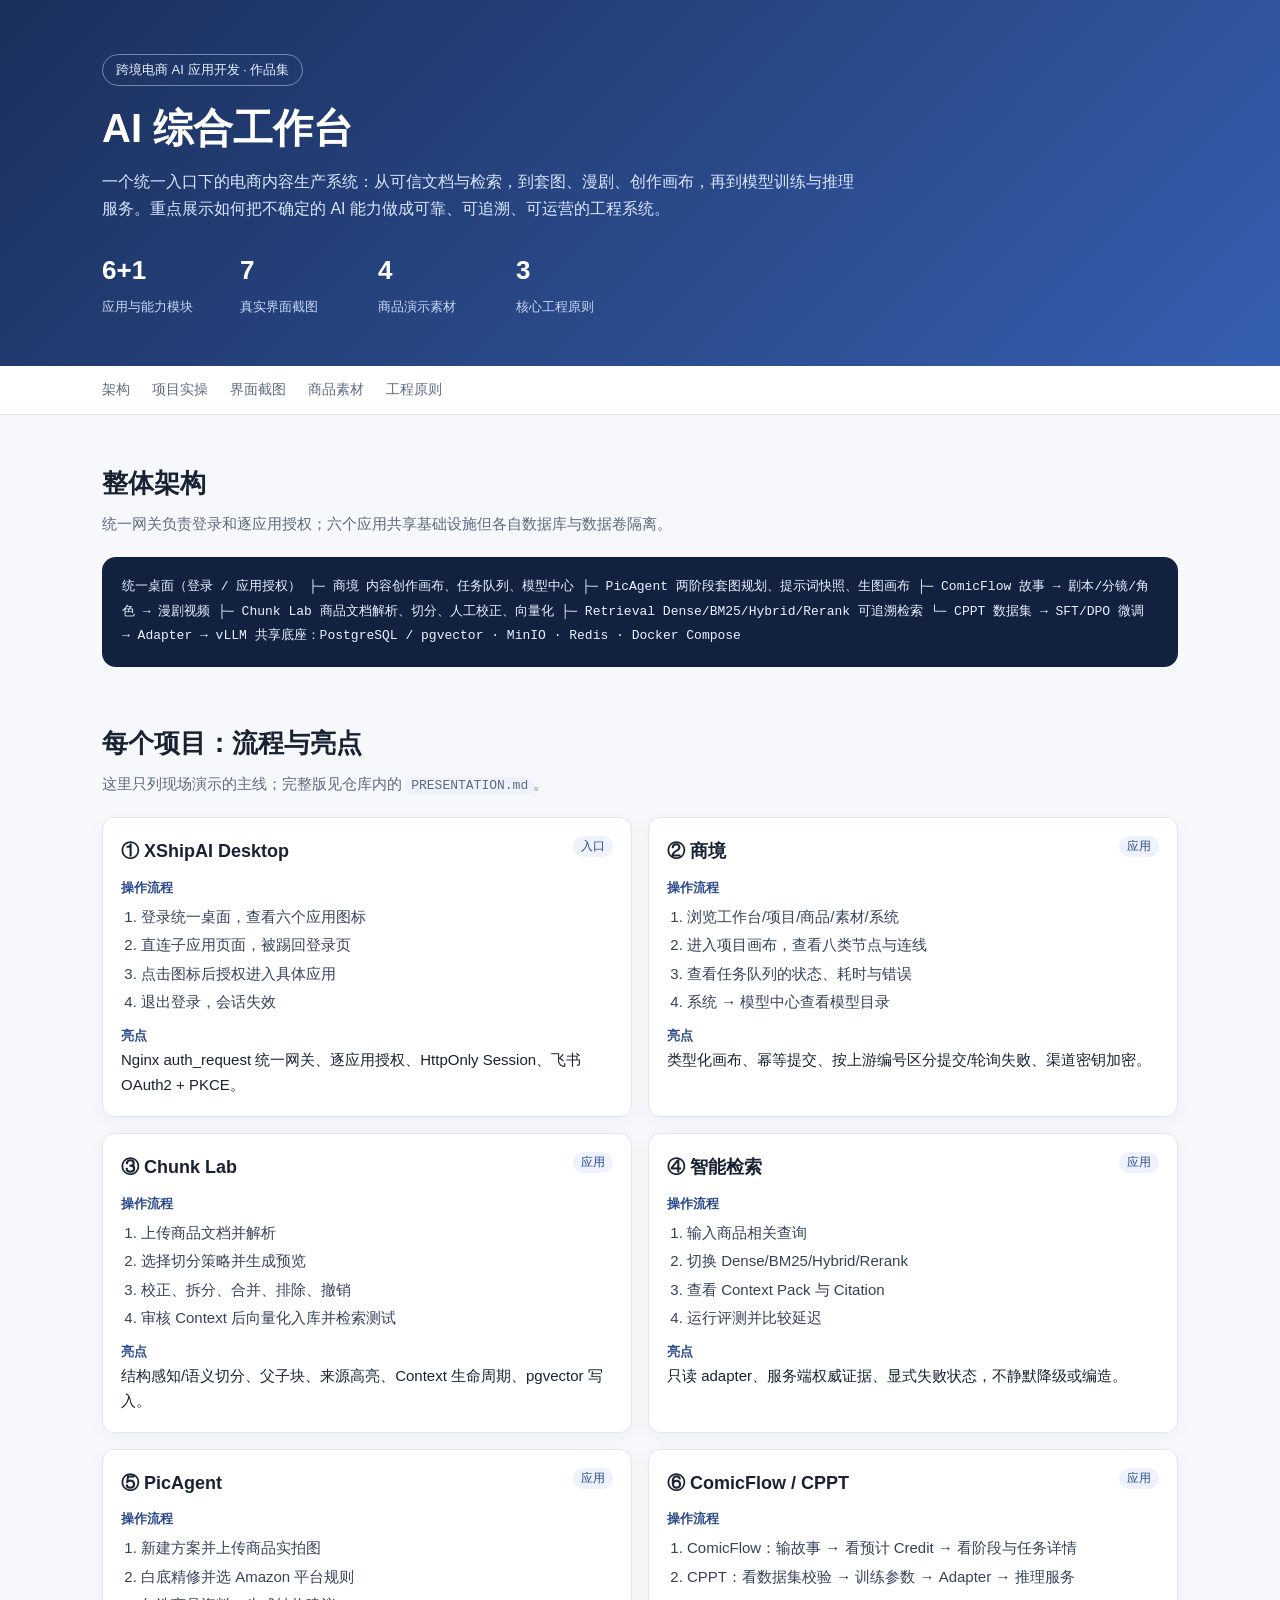
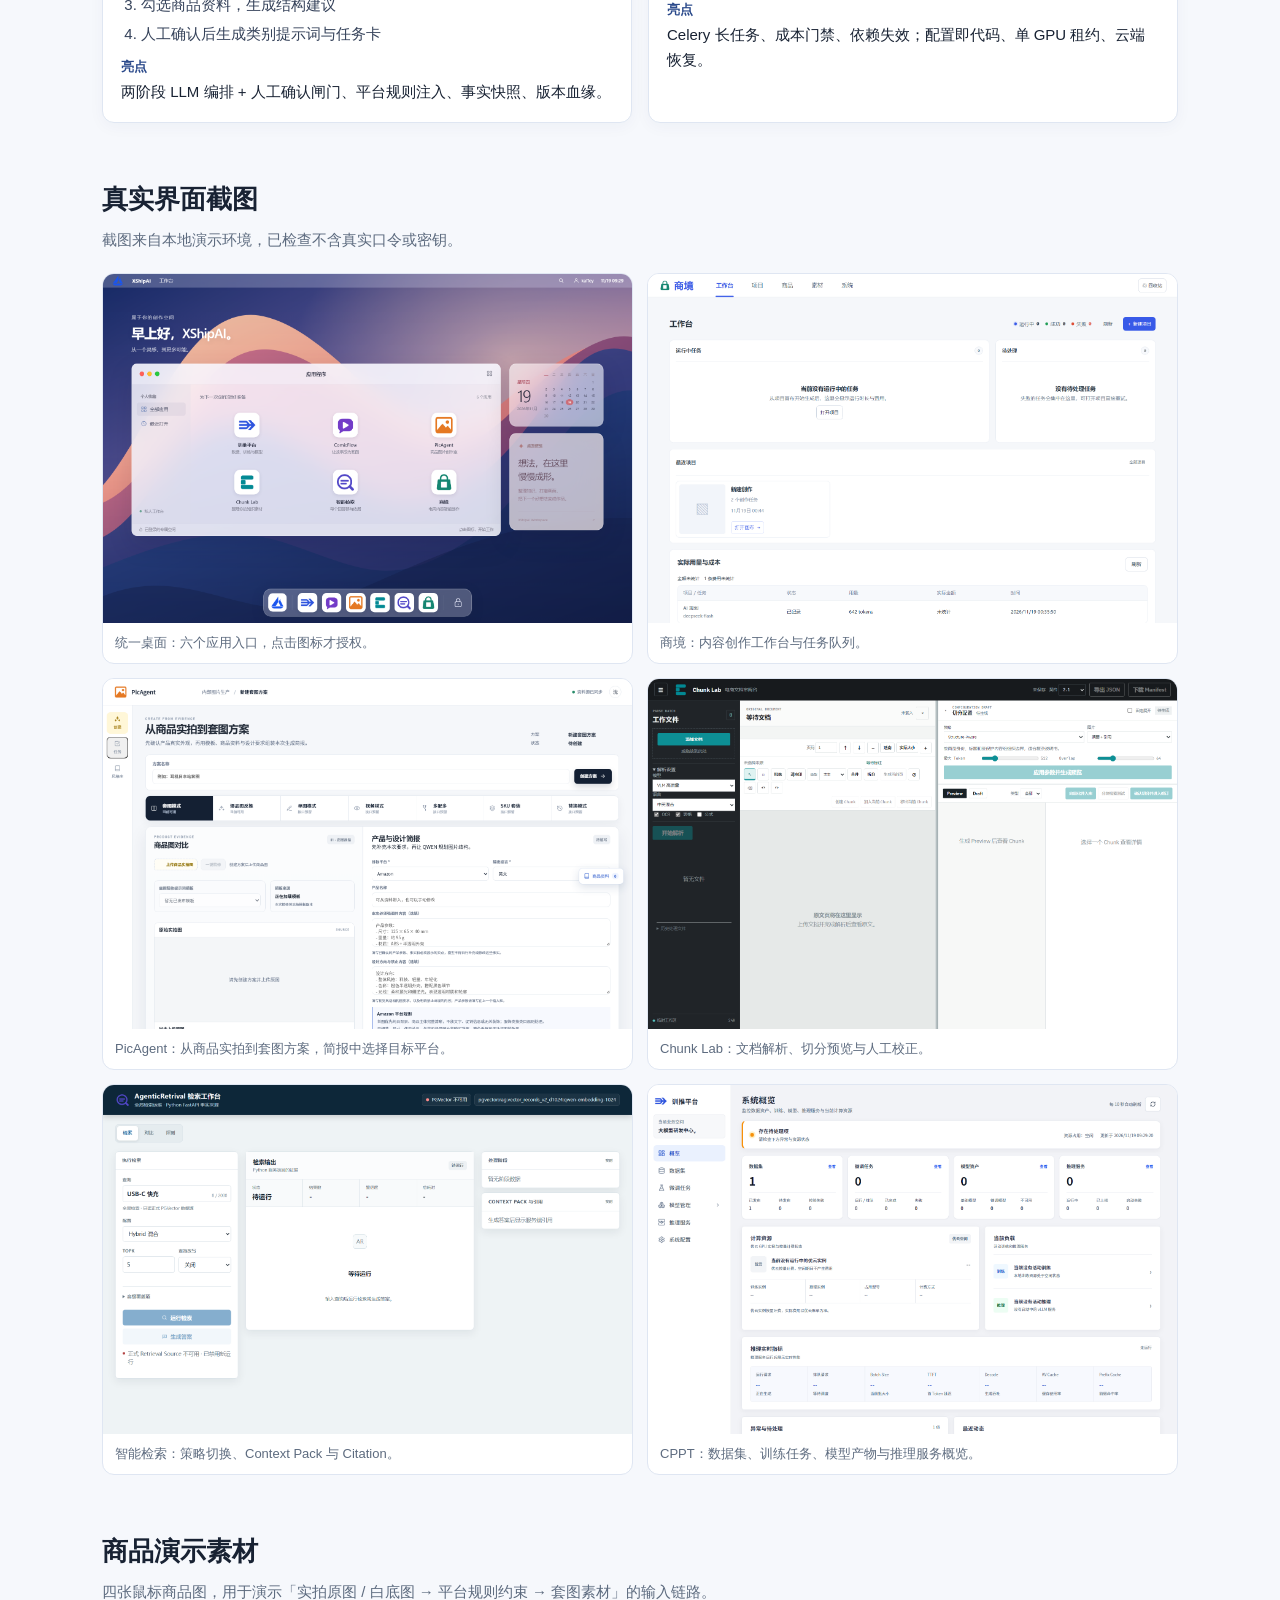
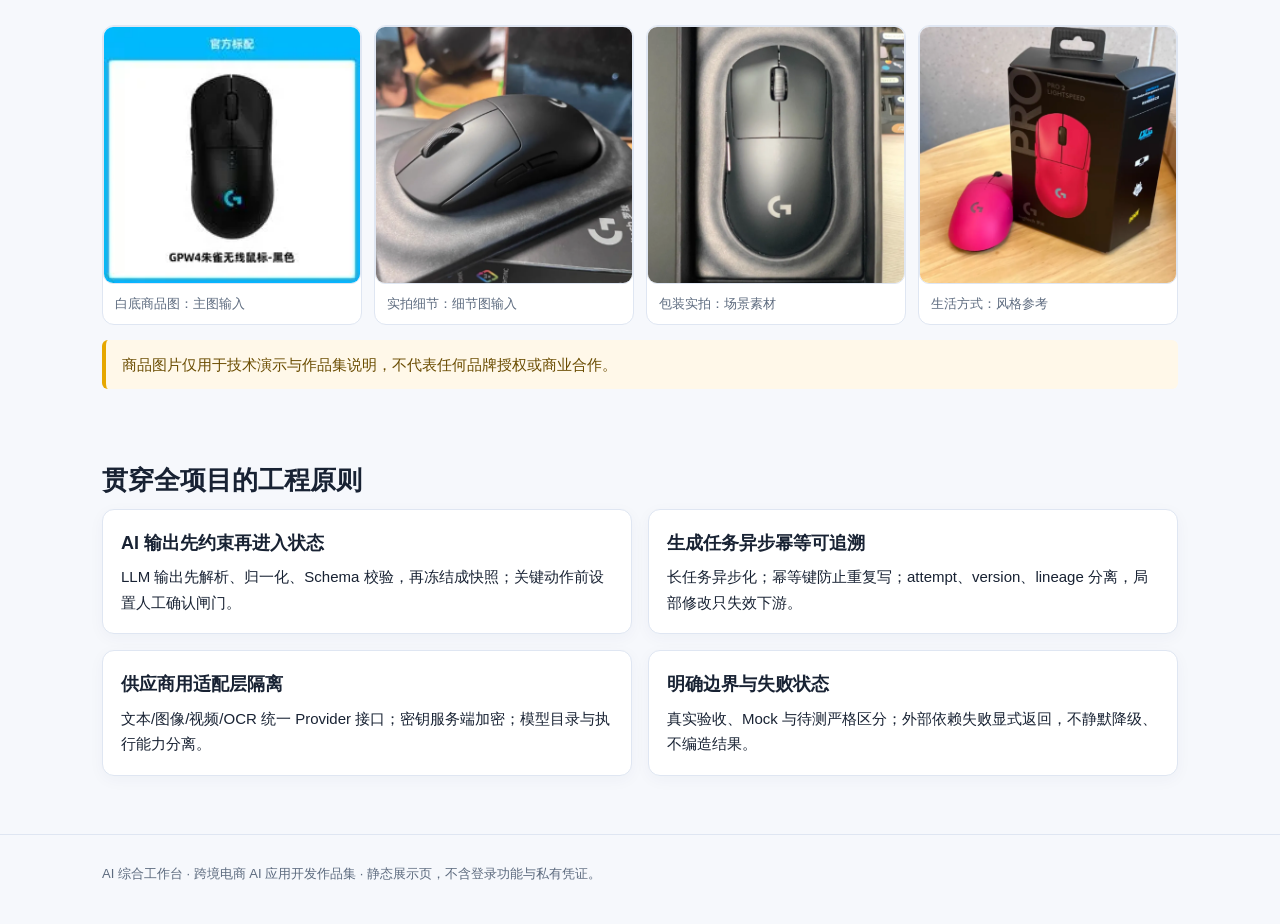
==== index.html @ 8e2c04ec "公开展示：AI 综合工作台实操流程、亮点与截图" ====
<!doctype html>
<html lang="zh-CN">
<head>
<meta charset="utf-8">
<meta name="viewport" content="width=device-width, initial-scale=1">
<title>AI 综合工作台 · 跨境电商 AI 应用开发作品集</title>
<meta name="description" content="统一入口下的 AI 内容生产工作台：文档切分、可追溯检索、套图生图、漫剧视频、内容创作画布与模型训推。">
<style>
  :root { --ink:#182233; --muted:#5d6b7f; --blue:#2b4a8b; --bg:#f6f8fc; --line:#dfe6f2; --card:#fff; }
  * { box-sizing:border-box; }
  body { margin:0; font:15px/1.7 "Microsoft YaHei","PingFang SC",sans-serif; color:var(--ink); background:var(--bg); }
  a { color:inherit; }
  .wrap { max-width:1120px; margin:auto; padding:0 22px; }
  header { background:linear-gradient(135deg,#1b2f5b,#365fb0); color:#fff; padding:54px 0 48px; }
  header .tag { display:inline-block; border:1px solid #ffffff66; border-radius:20px; padding:4px 13px; font-size:13px; color:#e8efff; }
  h1 { margin:18px 0 10px; font-size:40px; line-height:1.2; }
  header p { max-width:760px; color:#dce6ff; font-size:16px; }
  .stats { display:flex; gap:28px; margin-top:26px; flex-wrap:wrap; }
  .stats div { min-width:110px; }
  .stats b { display:block; font-size:26px; }
  .stats span { color:#cbd8f4; font-size:13px; }
  nav { position:sticky; top:0; z-index:10; background:#fff; border-bottom:1px solid var(--line); }
  nav .wrap { display:flex; gap:22px; height:48px; align-items:center; overflow:auto; font-size:14px; }
  nav a { text-decoration:none; color:var(--muted); white-space:nowrap; }
  nav a:hover { color:var(--blue); }
  section { padding:46px 0 8px; }
  h2 { font-size:26px; margin:0 0 6px; }
  .sub { color:var(--muted); margin:0 0 20px; }
  .flow { background:#12213f; color:#eaf1ff; border-radius:14px; padding:18px 20px; font:13px/1.9 Consolas,Monaco,monospace; overflow:auto; }
  .grid { display:grid; grid-template-columns:repeat(2,minmax(0,1fr)); gap:16px; }
  .card { background:var(--card); border:1px solid var(--line); border-radius:12px; padding:18px; box-shadow:0 4px 16px #1b2f5b0a; }
  .card h3 { margin:0 0 6px; font-size:18px; }
  .card .port { float:right; font:12px Consolas,monospace; color:var(--blue); background:#edf2fc; border-radius:12px; padding:2px 8px; }
  .label { color:var(--blue); font-weight:700; font-size:13px; margin-top:10px; }
  .card ol { margin:5px 0; padding-left:20px; color:#35425a; }
  .card li { margin:3px 0; }
  .shots { display:grid; grid-template-columns:repeat(2,minmax(0,1fr)); gap:14px; }
  figure { margin:0; background:#fff; border:1px solid var(--line); border-radius:12px; overflow:hidden; }
  figure img { width:100%; display:block; background:#eef2f8; }
  figcaption { padding:9px 12px; font-size:13px; color:var(--muted); }
  .products { display:grid; grid-template-columns:repeat(4,1fr); gap:12px; }
  .products img { width:100%; aspect-ratio:1; object-fit:cover; border:1px solid var(--line); border-radius:10px; }
  .note { background:#fff8e9; border-left:4px solid #e6a700; padding:12px 16px; border-radius:6px; color:#6a4c00; }
  footer { margin-top:50px; padding:28px 0 40px; border-top:1px solid var(--line); color:var(--muted); font-size:13px; }
  code { background:#edf2fc; border-radius:4px; padding:1px 5px; font-size:13px; }
  @media (max-width:760px) { .grid,.shots,.products { grid-template-columns:1fr; } h1{font-size:30px;} }
</style>
</head>
<body>
<header>
  <div class="wrap">
    <span class="tag">跨境电商 AI 应用开发 · 作品集</span>
    <h1>AI 综合工作台</h1>
    <p>一个统一入口下的电商内容生产系统：从可信文档与检索，到套图、漫剧、创作画布，再到模型训练与推理服务。重点展示如何把不确定的 AI 能力做成可靠、可追溯、可运营的工程系统。</p>
    <div class="stats">
      <div><b>6+1</b><span>应用与能力模块</span></div>
      <div><b>7</b><span>真实界面截图</span></div>
      <div><b>4</b><span>商品演示素材</span></div>
      <div><b>3</b><span>核心工程原则</span></div>
    </div>
  </div>
</header>

<nav><div class="wrap">
  <a href="#architecture">架构</a><a href="#projects">项目实操</a><a href="#screenshots">界面截图</a><a href="#assets">商品素材</a><a href="#principles">工程原则</a>
</div></nav>

<main class="wrap">

<section id="architecture">
  <h2>整体架构</h2>
  <p class="sub">统一网关负责登录和逐应用授权；六个应用共享基础设施但各自数据库与数据卷隔离。</p>
  <div class="flow">
统一桌面（登录 / 应用授权）
  ├─ 商境        内容创作画布、任务队列、模型中心
  ├─ PicAgent    两阶段套图规划、提示词快照、生图画布
  ├─ ComicFlow   故事 → 剧本/分镜/角色 → 漫剧视频
  ├─ Chunk Lab   商品文档解析、切分、人工校正、向量化
  ├─ Retrieval   Dense/BM25/Hybrid/Rerank 可追溯检索
  └─ CPPT        数据集 → SFT/DPO 微调 → Adapter → vLLM
共享底座：PostgreSQL / pgvector · MinIO · Redis · Docker Compose
  </div>
</section>

<section id="projects">
  <h2>每个项目：流程与亮点</h2>
  <p class="sub">这里只列现场演示的主线；完整版见仓库内的 <code>PRESENTATION.md</code>。</p>
  <div class="grid">
    <div class="card"><span class="port">入口</span><h3>① XShipAI Desktop</h3><div class="label">操作流程</div><ol><li>登录统一桌面，查看六个应用图标</li><li>直连子应用页面，被踢回登录页</li><li>点击图标后授权进入具体应用</li><li>退出登录，会话失效</li></ol><div class="label">亮点</div><div>Nginx auth_request 统一网关、逐应用授权、HttpOnly Session、飞书 OAuth2 + PKCE。</div></div>

    <div class="card"><span class="port">应用</span><h3>② 商境</h3><div class="label">操作流程</div><ol><li>浏览工作台/项目/商品/素材/系统</li><li>进入项目画布，查看八类节点与连线</li><li>查看任务队列的状态、耗时与错误</li><li>系统 → 模型中心查看模型目录</li></ol><div class="label">亮点</div><div>类型化画布、幂等提交、按上游编号区分提交/轮询失败、渠道密钥加密。</div></div>

    <div class="card"><span class="port">应用</span><h3>③ Chunk Lab</h3><div class="label">操作流程</div><ol><li>上传商品文档并解析</li><li>选择切分策略并生成预览</li><li>校正、拆分、合并、排除、撤销</li><li>审核 Context 后向量化入库并检索测试</li></ol><div class="label">亮点</div><div>结构感知/语义切分、父子块、来源高亮、Context 生命周期、pgvector 写入。</div></div>

    <div class="card"><span class="port">应用</span><h3>④ 智能检索</h3><div class="label">操作流程</div><ol><li>输入商品相关查询</li><li>切换 Dense/BM25/Hybrid/Rerank</li><li>查看 Context Pack 与 Citation</li><li>运行评测并比较延迟</li></ol><div class="label">亮点</div><div>只读 adapter、服务端权威证据、显式失败状态，不静默降级或编造。</div></div>

    <div class="card"><span class="port">应用</span><h3>⑤ PicAgent</h3><div class="label">操作流程</div><ol><li>新建方案并上传商品实拍图</li><li>白底精修并选 Amazon 平台规则</li><li>勾选商品资料，生成结构建议</li><li>人工确认后生成类别提示词与任务卡</li></ol><div class="label">亮点</div><div>两阶段 LLM 编排 + 人工确认闸门、平台规则注入、事实快照、版本血缘。</div></div>

    <div class="card"><span class="port">应用</span><h3>⑥ ComicFlow / CPPT</h3><div class="label">操作流程</div><ol><li>ComicFlow：输故事 → 看预计 Credit → 看阶段与任务详情</li><li>CPPT：看数据集校验 → 训练参数 → Adapter → 推理服务</li></ol><div class="label">亮点</div><div>Celery 长任务、成本门禁、依赖失效；配置即代码、单 GPU 租约、云端恢复。</div></div>
  </div>
</section>

<section id="screenshots">
  <h2>真实界面截图</h2>
  <p class="sub">截图来自本地演示环境，已检查不含真实口令或密钥。</p>
  <div class="shots">
    <figure><img src="screenshots/02-desktop.png" alt="统一桌面"><figcaption>统一桌面：六个应用入口，点击图标才授权。</figcaption></figure>
    <figure><img src="screenshots/03-shangjing.png" alt="商境工作台"><figcaption>商境：内容创作工作台与任务队列。</figcaption></figure>
    <figure><img src="screenshots/05-picagent.png" alt="PicAgent 创建页"><figcaption>PicAgent：从商品实拍到套图方案，简报中选择目标平台。</figcaption></figure>
    <figure><img src="screenshots/06-chunk-lab.png" alt="Chunk Lab"><figcaption>Chunk Lab：文档解析、切分预览与人工校正。</figcaption></figure>
    <figure><img src="screenshots/07-retrieval.png" alt="智能检索"><figcaption>智能检索：策略切换、Context Pack 与 Citation。</figcaption></figure>
    <figure><img src="screenshots/08-cppt.png" alt="CPPT 训推平台"><figcaption>CPPT：数据集、训练任务、模型产物与推理服务概览。</figcaption></figure>
  </div>
</section>

<section id="assets">
  <h2>商品演示素材</h2>
  <p class="sub">四张鼠标商品图，用于演示「实拍原图 / 白底图 → 平台规则约束 → 套图素材」的输入链路。</p>
  <div class="products">
    <figure><img src="assets/products/mouse-white-bg.webp" alt="白底商品图"><figcaption>白底商品图：主图输入</figcaption></figure>
    <figure><img src="assets/products/mouse-black-detail.webp" alt="黑色鼠标细节"><figcaption>实拍细节：细节图输入</figcaption></figure>
    <figure><img src="assets/products/mouse-packaging-dark.webp" alt="鼠标包装"><figcaption>包装实拍：场景素材</figcaption></figure>
    <figure><img src="assets/products/mouse-pink-lifestyle.webp" alt="粉色鼠标场景"><figcaption>生活方式：风格参考</figcaption></figure>
  </div>
  <p class="note">商品图片仅用于技术演示与作品集说明，不代表任何品牌授权或商业合作。</p>
</section>

<section id="principles">
  <h2>贯穿全项目的工程原则</h2>
  <div class="grid">
    <div class="card"><h3>AI 输出先约束再进入状态</h3><div>LLM 输出先解析、归一化、Schema 校验，再冻结成快照；关键动作前设置人工确认闸门。</div></div>
    <div class="card"><h3>生成任务异步幂等可追溯</h3><div>长任务异步化；幂等键防止重复写；attempt、version、lineage 分离，局部修改只失效下游。</div></div>
    <div class="card"><h3>供应商用适配层隔离</h3><div>文本/图像/视频/OCR 统一 Provider 接口；密钥服务端加密；模型目录与执行能力分离。</div></div>
    <div class="card"><h3>明确边界与失败状态</h3><div>真实验收、Mock 与待测严格区分；外部依赖失败显式返回，不静默降级、不编造结果。</div></div>
  </div>
</section>

</main>

<footer><div class="wrap">AI 综合工作台 · 跨境电商 AI 应用开发作品集 · 静态展示页，不含登录功能与私有凭证。</div></footer>
</body>
</html>
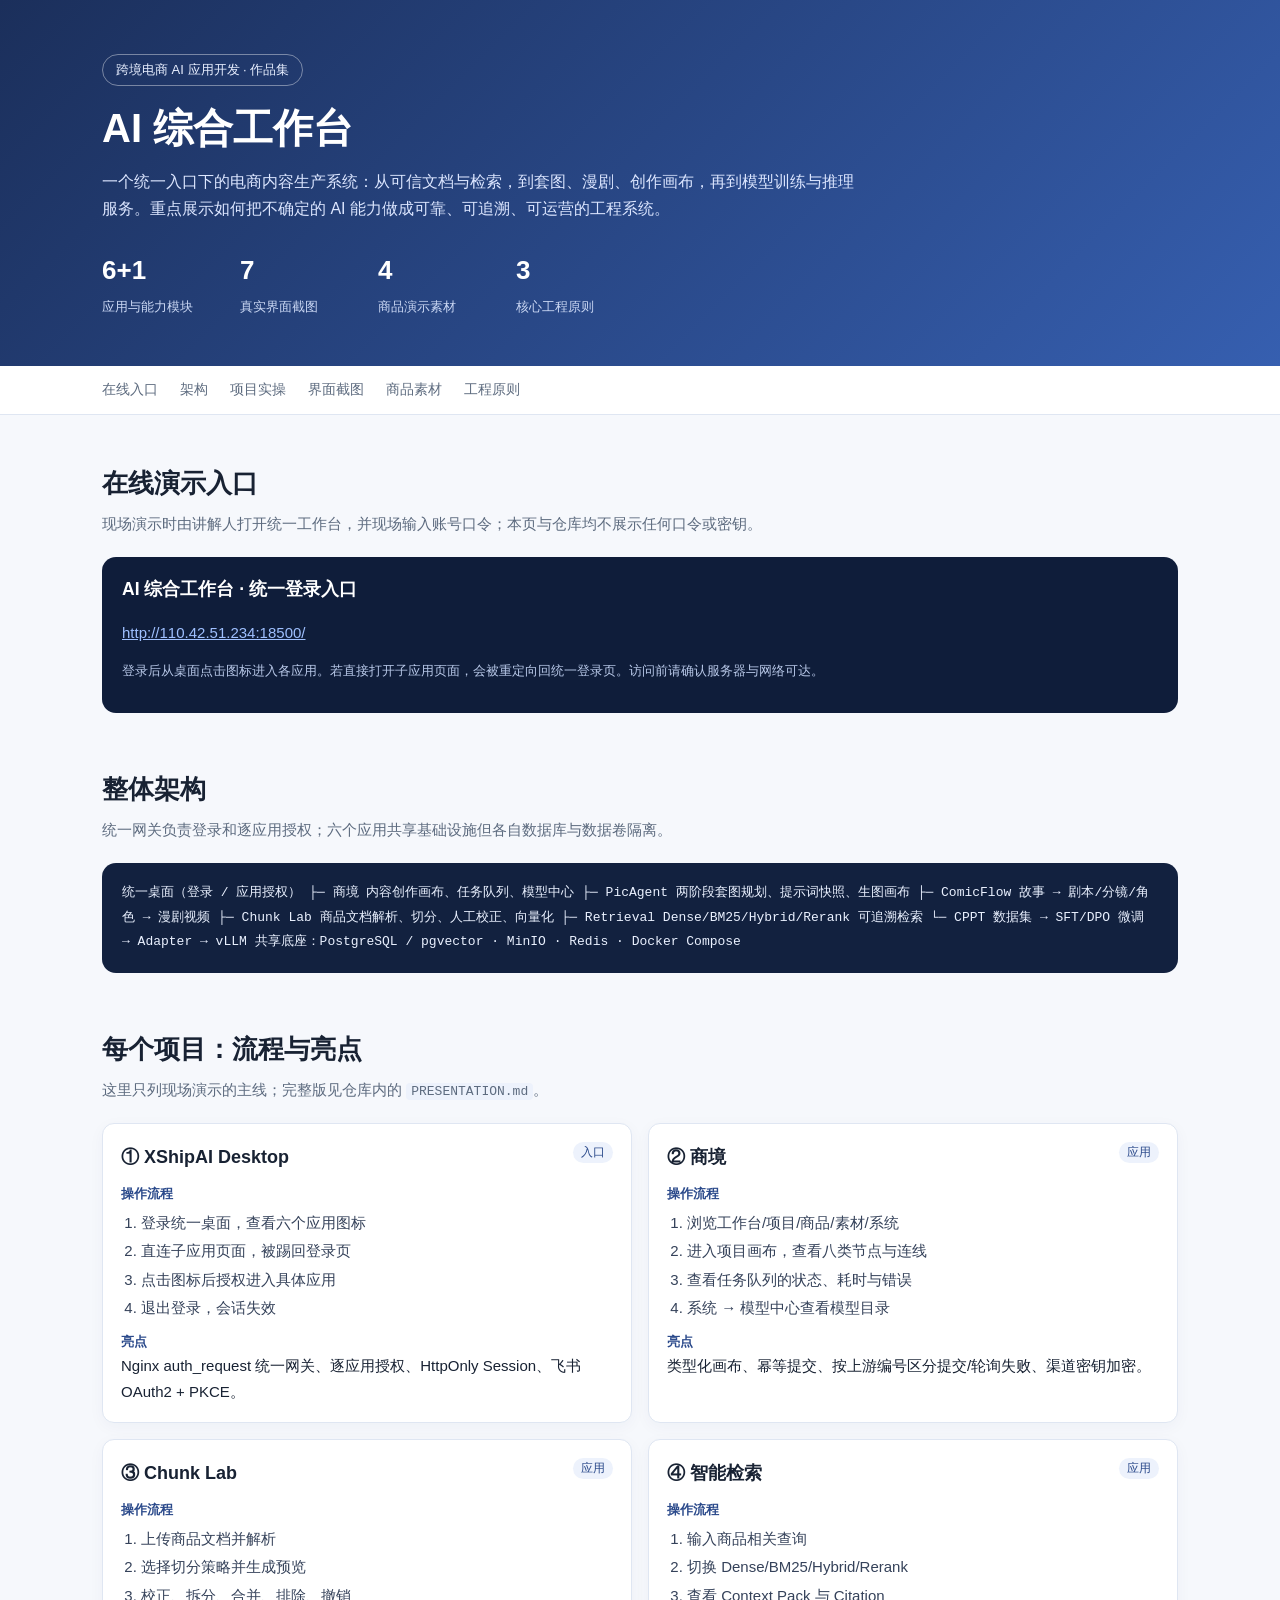
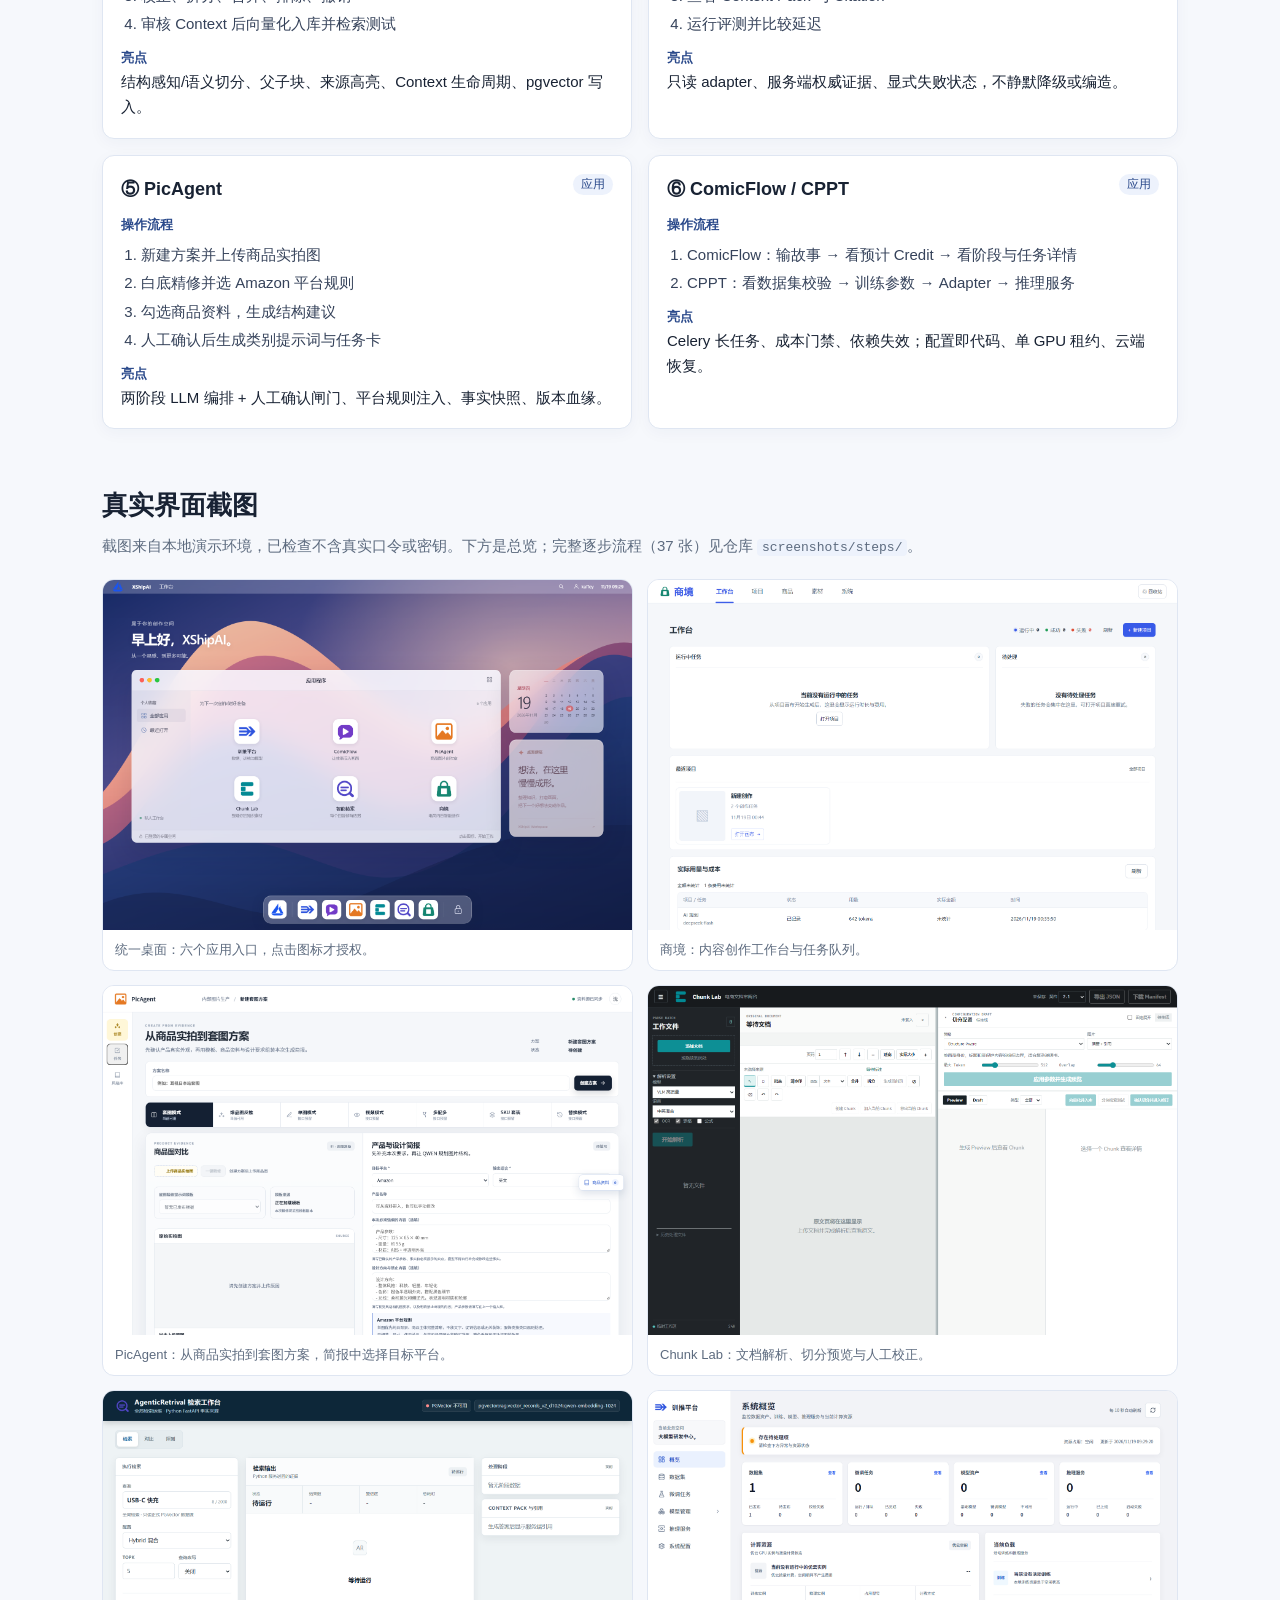
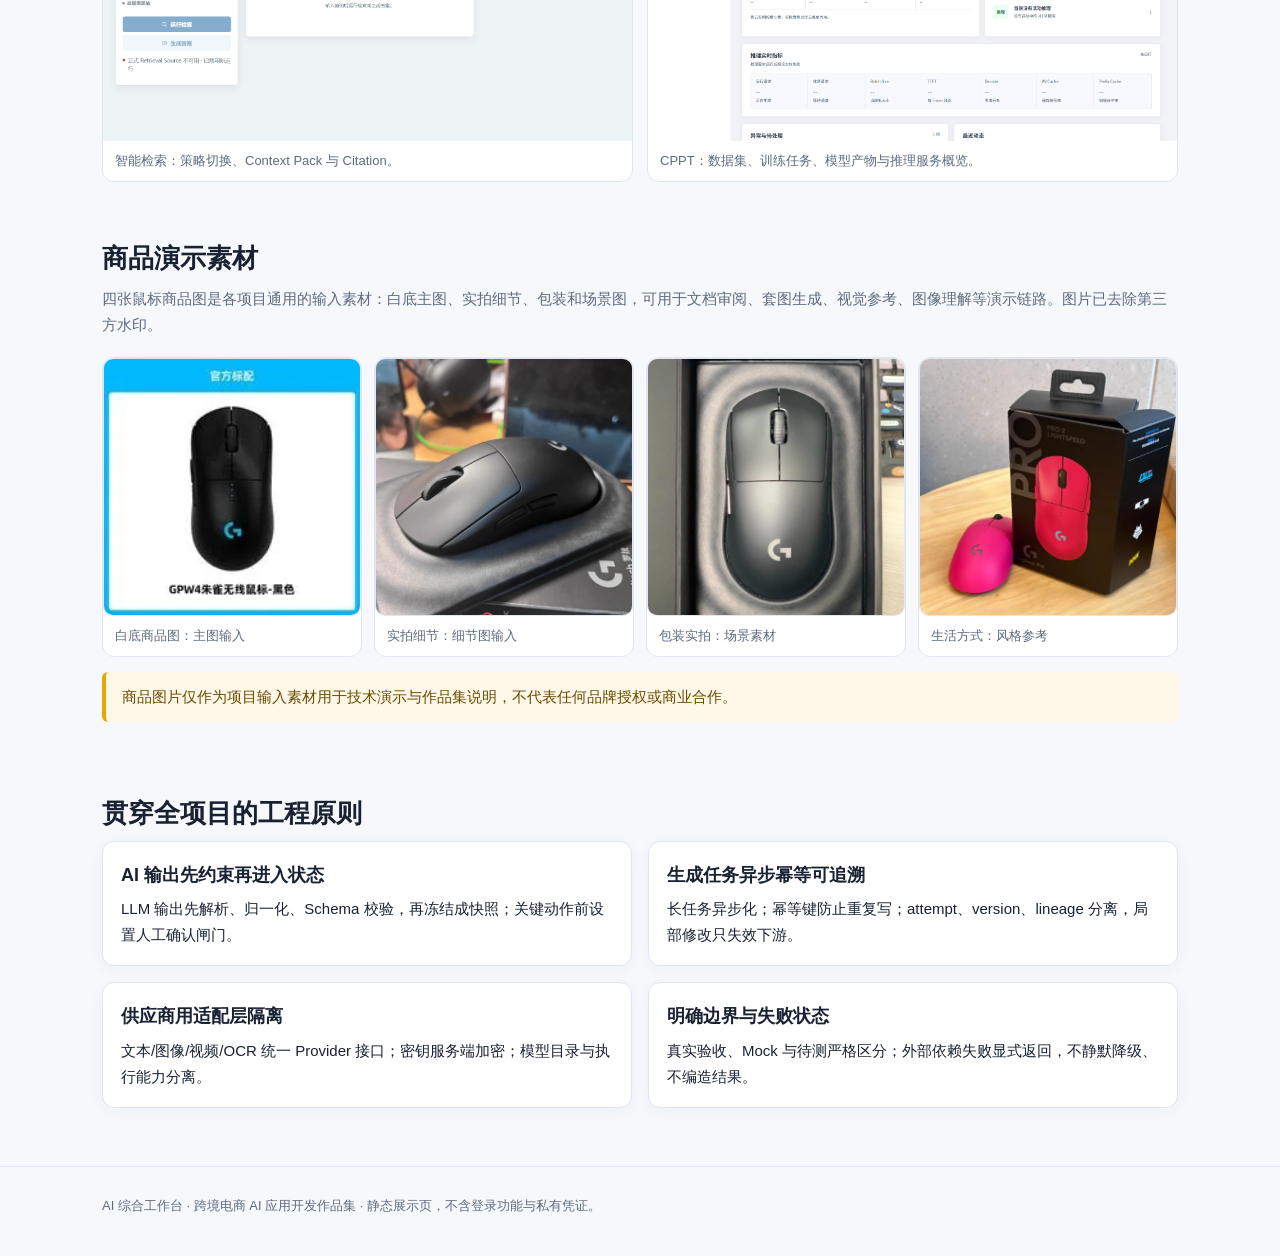
==== commit 6d82b7f6: "补充逐步实操截图、去水印商品素材与在线入口说明" ====
--- a/index.html
+++ b/index.html
@@ -41,6 +41,10 @@
   .products { display:grid; grid-template-columns:repeat(4,1fr); gap:12px; }
   .products img { width:100%; aspect-ratio:1; object-fit:cover; border:1px solid var(--line); border-radius:10px; }
   .note { background:#fff8e9; border-left:4px solid #e6a700; padding:12px 16px; border-radius:6px; color:#6a4c00; }
+  .entry { background:#0f1d3a; color:#eaf1ff; border-radius:14px; padding:18px 20px; margin-top:14px; }
+  .entry h3 { margin:0 0 8px; color:#fff; }
+  .entry a { color:#9fc0ff; }
+  .entry .hint { color:#b8c8e8; font-size:13px; }
   footer { margin-top:50px; padding:28px 0 40px; border-top:1px solid var(--line); color:var(--muted); font-size:13px; }
   code { background:#edf2fc; border-radius:4px; padding:1px 5px; font-size:13px; }
   @media (max-width:760px) { .grid,.shots,.products { grid-template-columns:1fr; } h1{font-size:30px;} }
@@ -62,10 +66,20 @@
 </header>
 
 <nav><div class="wrap">
-  <a href="#architecture">架构</a><a href="#projects">项目实操</a><a href="#screenshots">界面截图</a><a href="#assets">商品素材</a><a href="#principles">工程原则</a>
+  <a href="#live">在线入口</a><a href="#architecture">架构</a><a href="#projects">项目实操</a><a href="#screenshots">界面截图</a><a href="#assets">商品素材</a><a href="#principles">工程原则</a>
 </div></nav>
 
 <main class="wrap">
+
+<section id="live">
+  <h2>在线演示入口</h2>
+  <p class="sub">现场演示时由讲解人打开统一工作台，并现场输入账号口令；本页与仓库均不展示任何口令或密钥。</p>
+  <div class="entry">
+    <h3>AI 综合工作台 · 统一登录入口</h3>
+    <p><a href="http://110.42.51.234:18500/" target="_blank" rel="noopener">http://110.42.51.234:18500/</a></p>
+    <p class="hint">登录后从桌面点击图标进入各应用。若直接打开子应用页面，会被重定向回统一登录页。访问前请确认服务器与网络可达。</p>
+  </div>
+</section>
 
 <section id="architecture">
   <h2>整体架构</h2>
@@ -102,7 +116,7 @@
 
 <section id="screenshots">
   <h2>真实界面截图</h2>
-  <p class="sub">截图来自本地演示环境，已检查不含真实口令或密钥。</p>
+  <p class="sub">截图来自本地演示环境，已检查不含真实口令或密钥。下方是总览；完整逐步流程（37 张）见仓库 <code>screenshots/steps/</code>。</p>
   <div class="shots">
     <figure><img src="screenshots/02-desktop.png" alt="统一桌面"><figcaption>统一桌面：六个应用入口，点击图标才授权。</figcaption></figure>
     <figure><img src="screenshots/03-shangjing.png" alt="商境工作台"><figcaption>商境：内容创作工作台与任务队列。</figcaption></figure>
@@ -115,14 +129,14 @@
 
 <section id="assets">
   <h2>商品演示素材</h2>
-  <p class="sub">四张鼠标商品图，用于演示「实拍原图 / 白底图 → 平台规则约束 → 套图素材」的输入链路。</p>
+  <p class="sub">四张鼠标商品图是各项目通用的输入素材：白底主图、实拍细节、包装和场景图，可用于文档审阅、套图生成、视觉参考、图像理解等演示链路。图片已去除第三方水印。</p>
   <div class="products">
-    <figure><img src="assets/products/mouse-white-bg.webp" alt="白底商品图"><figcaption>白底商品图：主图输入</figcaption></figure>
-    <figure><img src="assets/products/mouse-black-detail.webp" alt="黑色鼠标细节"><figcaption>实拍细节：细节图输入</figcaption></figure>
-    <figure><img src="assets/products/mouse-packaging-dark.webp" alt="鼠标包装"><figcaption>包装实拍：场景素材</figcaption></figure>
-    <figure><img src="assets/products/mouse-pink-lifestyle.webp" alt="粉色鼠标场景"><figcaption>生活方式：风格参考</figcaption></figure>
+    <figure><img src="assets/products/mouse-white-bg.jpg" alt="白底商品图"><figcaption>白底商品图：主图输入</figcaption></figure>
+    <figure><img src="assets/products/mouse-black-detail.jpg" alt="黑色鼠标细节"><figcaption>实拍细节：细节图输入</figcaption></figure>
+    <figure><img src="assets/products/mouse-packaging-dark.jpg" alt="鼠标包装"><figcaption>包装实拍：场景素材</figcaption></figure>
+    <figure><img src="assets/products/mouse-pink-lifestyle.jpg" alt="粉色鼠标场景"><figcaption>生活方式：风格参考</figcaption></figure>
   </div>
-  <p class="note">商品图片仅用于技术演示与作品集说明，不代表任何品牌授权或商业合作。</p>
+  <p class="note">商品图片仅作为项目输入素材用于技术演示与作品集说明，不代表任何品牌授权或商业合作。</p>
 </section>
 
 <section id="principles">
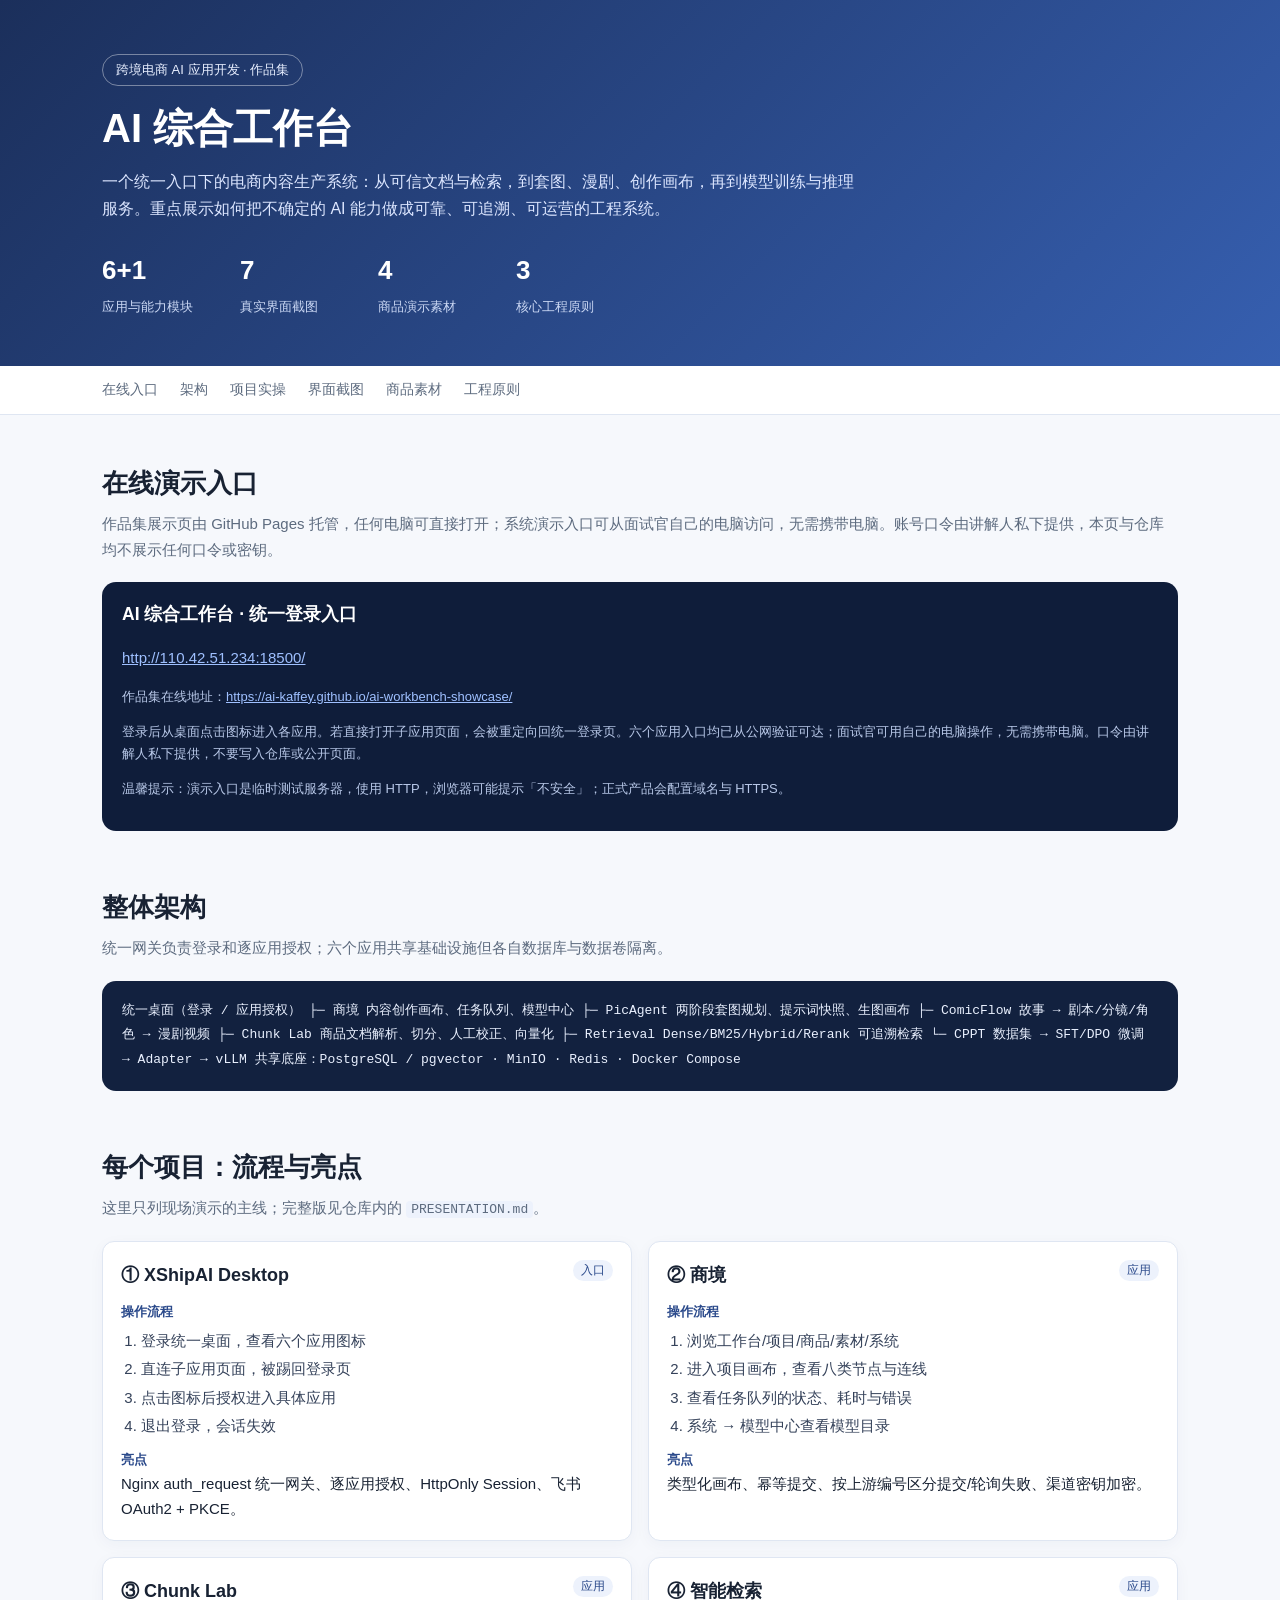
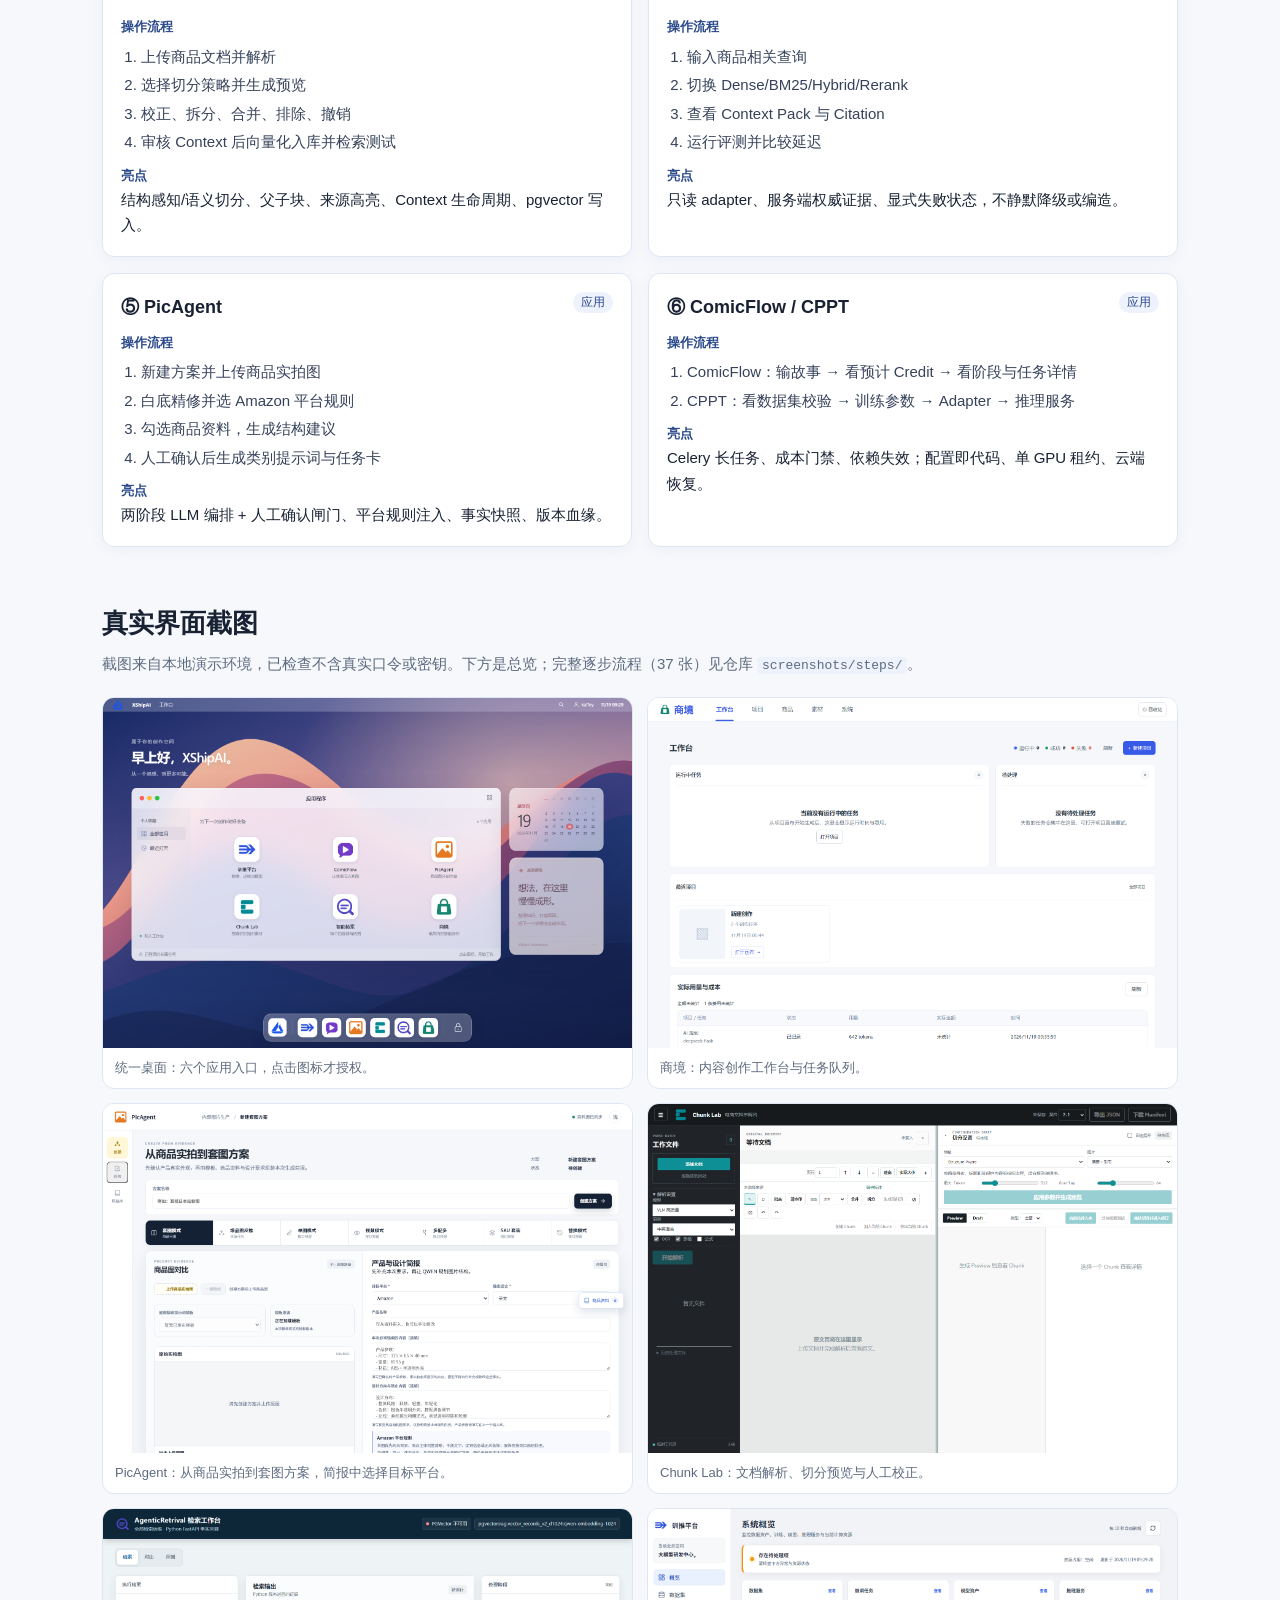
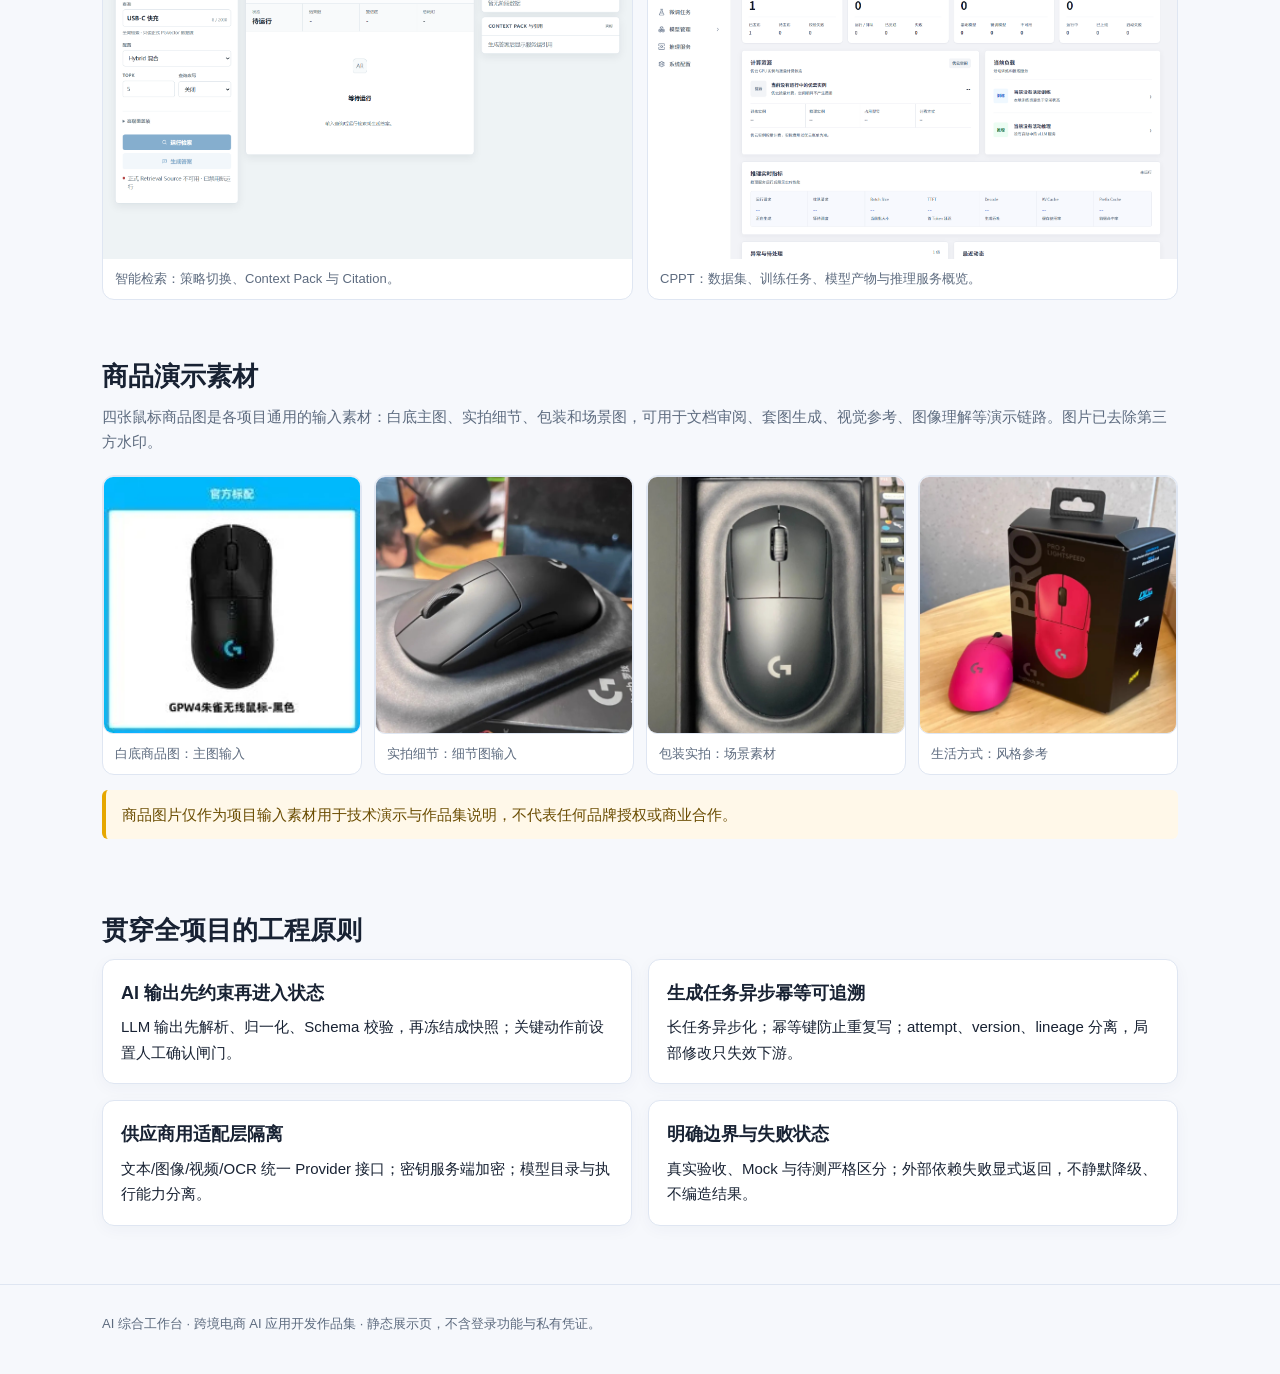
==== commit c0465b63: "清理旧版带水印的 webp 商品图" ====
--- a/index.html
+++ b/index.html
@@ -73,11 +73,13 @@
 
 <section id="live">
   <h2>在线演示入口</h2>
-  <p class="sub">现场演示时由讲解人打开统一工作台，并现场输入账号口令；本页与仓库均不展示任何口令或密钥。</p>
+  <p class="sub">作品集展示页由 GitHub Pages 托管，任何电脑可直接打开；系统演示入口可从面试官自己的电脑访问，无需携带电脑。账号口令由讲解人私下提供，本页与仓库均不展示任何口令或密钥。</p>
   <div class="entry">
     <h3>AI 综合工作台 · 统一登录入口</h3>
     <p><a href="http://110.42.51.234:18500/" target="_blank" rel="noopener">http://110.42.51.234:18500/</a></p>
-    <p class="hint">登录后从桌面点击图标进入各应用。若直接打开子应用页面，会被重定向回统一登录页。访问前请确认服务器与网络可达。</p>
+    <p class="hint">作品集在线地址：<a href="https://ai-kaffey.github.io/ai-workbench-showcase/" target="_blank" rel="noopener">https://ai-kaffey.github.io/ai-workbench-showcase/</a></p>
+    <p class="hint">登录后从桌面点击图标进入各应用。若直接打开子应用页面，会被重定向回统一登录页。六个应用入口均已从公网验证可达；面试官可用自己的电脑操作，无需携带电脑。口令由讲解人私下提供，不要写入仓库或公开页面。</p>
+    <p class="hint">温馨提示：演示入口是临时测试服务器，使用 HTTP，浏览器可能提示「不安全」；正式产品会配置域名与 HTTPS。</p>
   </div>
 </section>
 
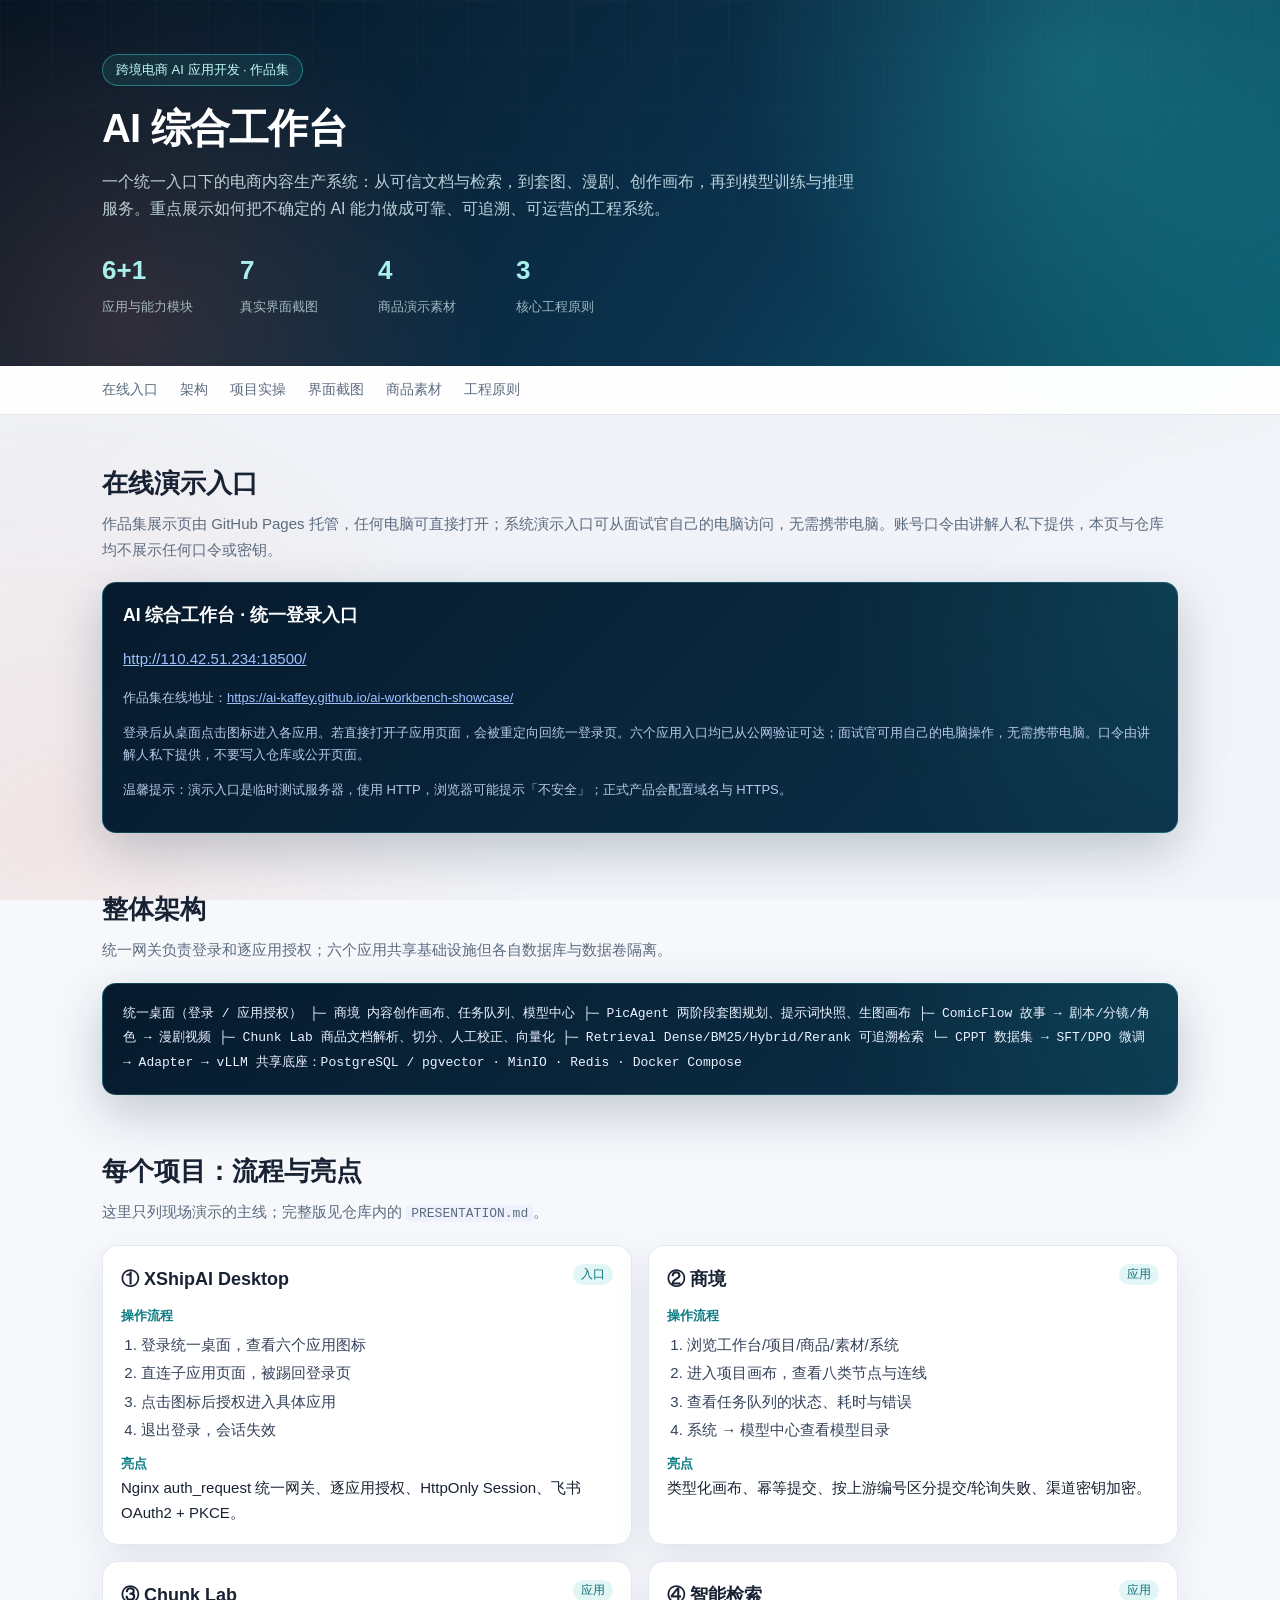
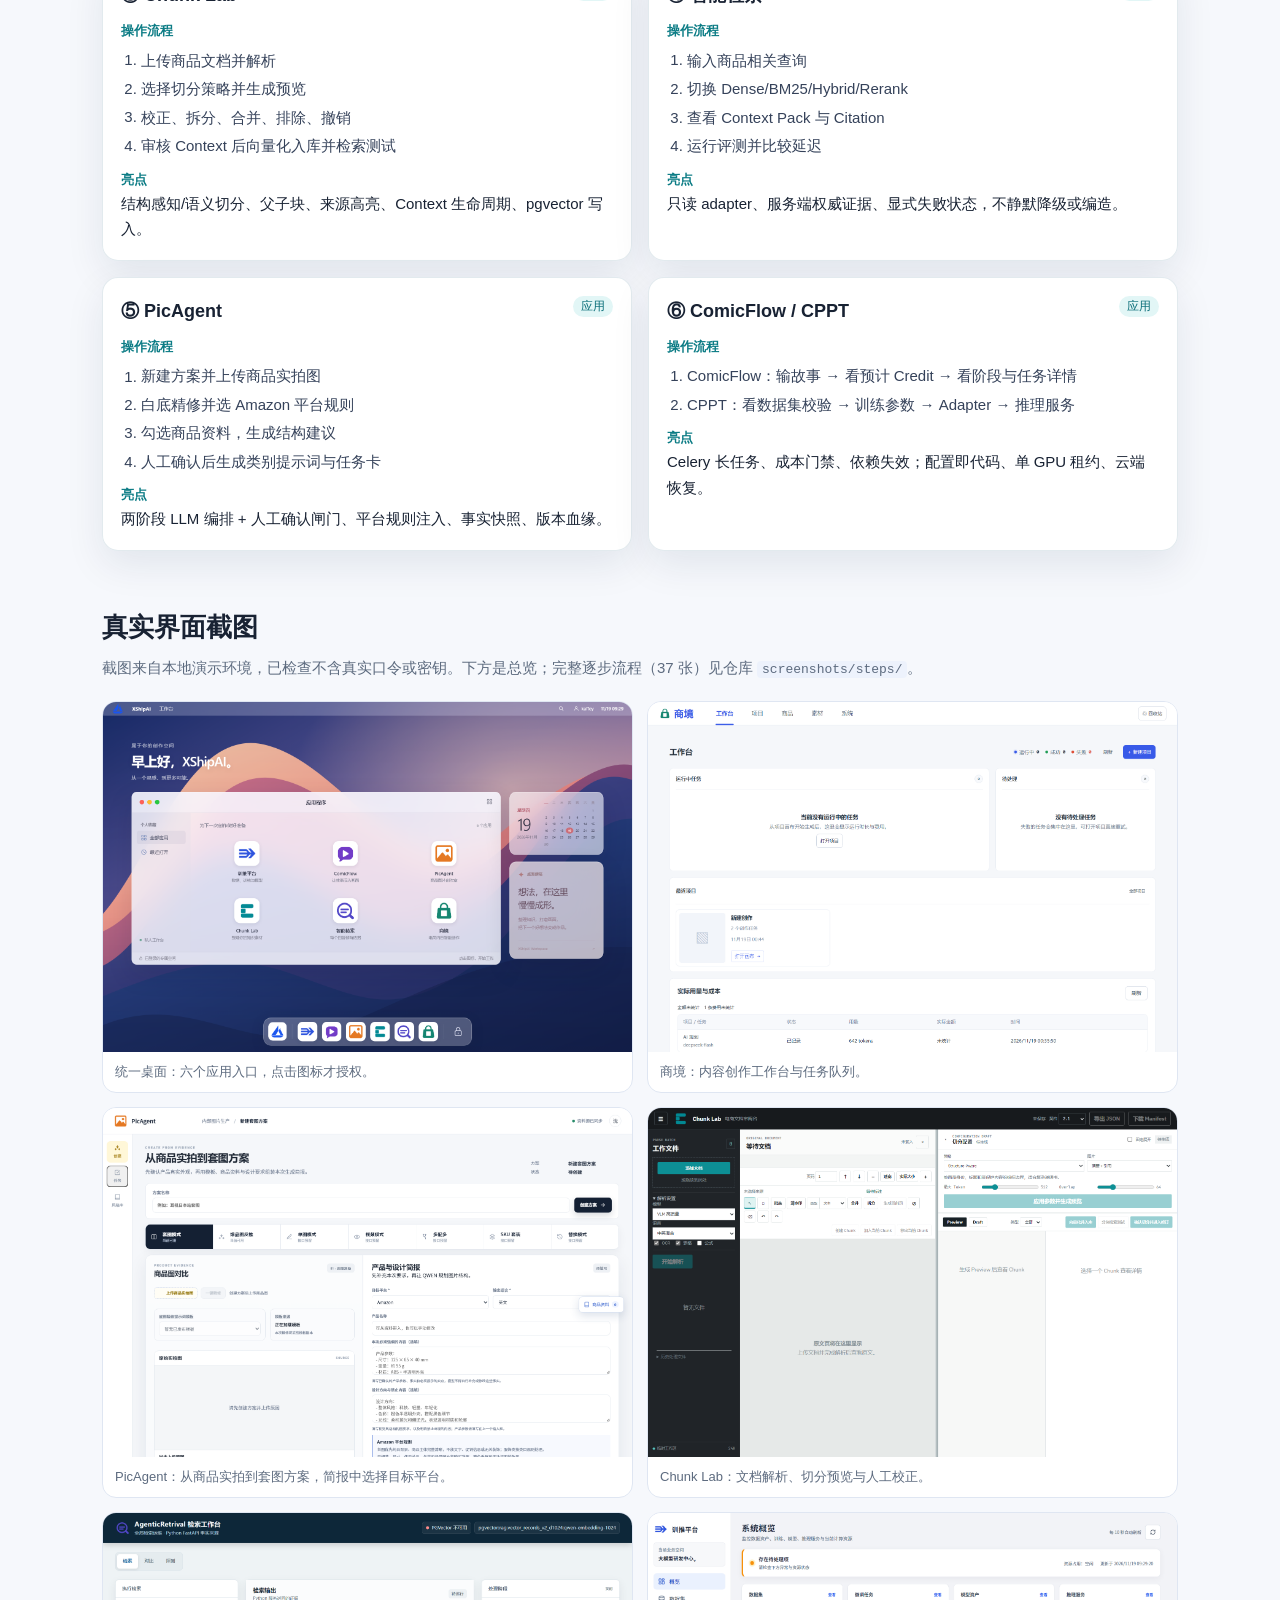
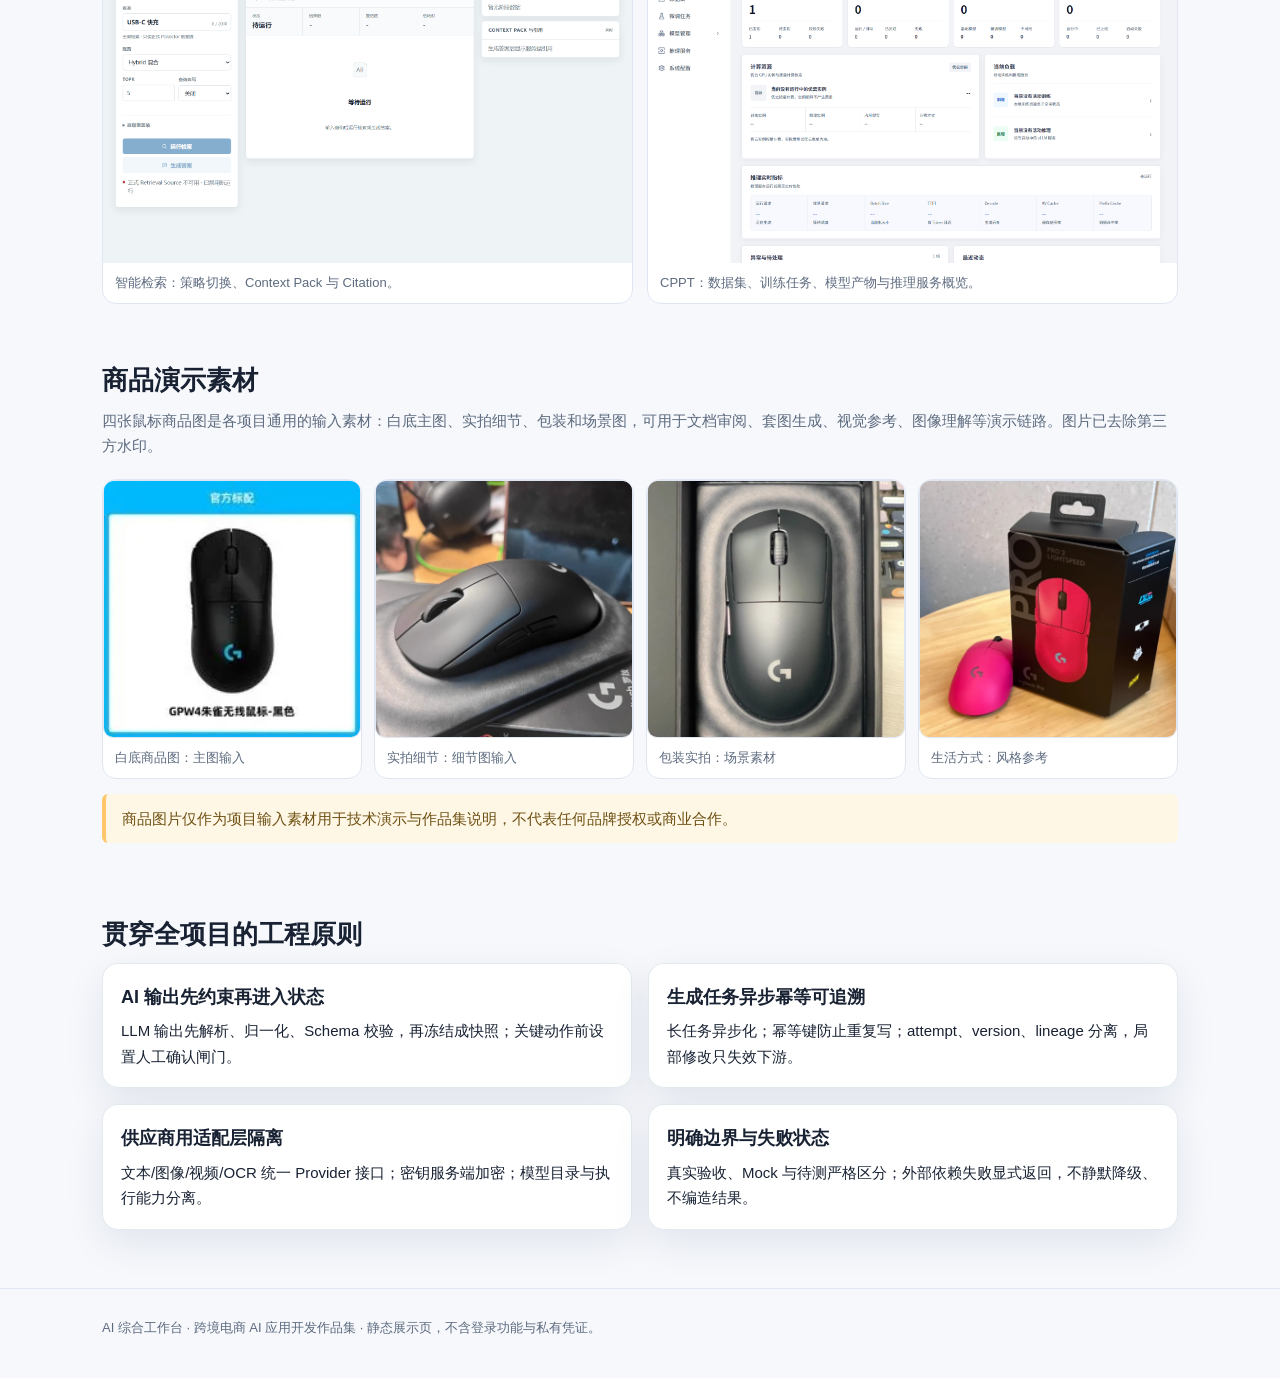
==== commit a8a31e93: "Publish immersive commerce UI and enterprise experience page" ====
--- a/index.html
+++ b/index.html
@@ -49,6 +49,7 @@
   code { background:#edf2fc; border-radius:4px; padding:1px 5px; font-size:13px; }
   @media (max-width:760px) { .grid,.shots,.products { grid-template-columns:1fr; } h1{font-size:30px;} }
 </style>
+<link rel="stylesheet" href="commerce-immersive.css">
 </head>
 <body>
 <header>
--- a/commerce-immersive.css
+++ b/commerce-immersive.css
@@ -0,0 +1,699 @@
+/* Cross-border commerce immersive design layer.
+   Loaded last so the original layout, dimensions and behavior stay intact. */
+:root {
+  --cx-ocean-950: #071526;
+  --cx-ocean-900: #0a2138;
+  --cx-ocean-800: #0f3151;
+  --cx-ocean-700: #155276;
+  --cx-cyan: #32d6d0;
+  --cx-cyan-soft: #d9fbf8;
+  --cx-blue: #3b82f6;
+  --cx-coral: #ff7a59;
+  --cx-gold: #ffc76b;
+  --cx-paper: #f2f7fa;
+  --cx-surface: #ffffff;
+  --cx-ink: #122a3e;
+  --cx-muted: #607b8c;
+  --cx-line: #d7e6ec;
+  --cx-shadow: 0 22px 60px rgba(7, 31, 54, .16);
+  --cx-glow: 0 0 0 1px rgba(50, 214, 208, .22), 0 16px 48px rgba(7, 64, 99, .18);
+}
+
+@media (prefers-reduced-motion: no-preference) {
+  .cx-route, .cx-route::before {
+    animation: cx-route 18s linear infinite;
+  }
+}
+
+@keyframes cx-route {
+  from { transform: translateX(0); }
+  to { transform: translateX(-120px); }
+}
+
+body::before {
+  content: "";
+  position: fixed;
+  inset: 0;
+  z-index: -1;
+  pointer-events: none;
+  background:
+    radial-gradient(circle at 88% 8%, rgba(50, 214, 208, .16), transparent 28%),
+    radial-gradient(circle at 4% 92%, rgba(255, 122, 89, .10), transparent 30%),
+    linear-gradient(145deg, rgba(7, 21, 38, .035), rgba(15, 49, 81, .015));
+}
+
+button, .btn, .primary-button, .primary, .login-submit, .ghost-button,
+.secondary, .tab, .icon-button, .toolbar-command, .nav-item, .nav button,
+.topnav-menu button, .gen-mobile-nav button, .app-card, .dock-app,
+.dock-home, .menu-right button, .result, .panel, .card, .compare-card,
+.chunk-card, .date-widget, .note-widget, .finder, .user-menu, .spotlight {
+  transition: border-color .2s ease, background .2s ease, box-shadow .2s ease,
+    color .2s ease, transform .2s ease;
+}
+
+button:hover:not(:disabled), .btn:hover:not(:disabled),
+.primary-button:hover:not(:disabled), .primary:hover:not(:disabled),
+.login-submit:hover:not(:disabled), .ghost-button:hover:not(:disabled),
+.secondary:hover:not(:disabled), .app-card:hover, .dock-app:hover,
+.dock-home:hover, .menu-right button:hover {
+  transform: translateY(-1px);
+}
+
+:focus-visible, button:focus-visible, input:focus-visible,
+select:focus-visible, textarea:focus-visible, a:focus-visible {
+  outline: 2px solid var(--cx-cyan) !important;
+  outline-offset: 2px;
+}
+
+::selection { background: rgba(50, 214, 208, .28); color: var(--cx-ocean-950); }
+
+::-webkit-scrollbar { width: 10px; height: 10px; }
+::-webkit-scrollbar-track { background: rgba(7, 33, 56, .045); }
+::-webkit-scrollbar-thumb {
+  background: linear-gradient(180deg, #77cbd4, #3987a5);
+  border: 2px solid transparent;
+  border-radius: 99px;
+  background-clip: content-box;
+}
+
+/* Unified desktop and login */
+body { color-scheme: light; }
+.wallpaper {
+  background:
+    radial-gradient(ellipse at 78% 18%, rgba(50, 214, 208, .22), transparent 32%),
+    radial-gradient(ellipse at 16% 86%, rgba(255, 122, 89, .15), transparent 34%),
+    linear-gradient(155deg, #061321 0%, #0a2741 43%, #124a63 74%, #0b2b43 100%) !important;
+}
+.wallpaper::after, body::after {
+  content: "";
+  position: fixed;
+  inset: 0;
+  pointer-events: none;
+  z-index: -1;
+  opacity: .34;
+  background-image:
+    linear-gradient(rgba(255,255,255,.045) 1px, transparent 1px),
+    linear-gradient(90deg, rgba(255,255,255,.045) 1px, transparent 1px),
+    radial-gradient(circle at 50% 50%, transparent 0 3px, rgba(50,214,208,.12) 3px 3.5px, transparent 3.5px);
+  background-size: 54px 54px, 54px 54px, 180px 180px;
+  mask-image: linear-gradient(to bottom, #000, transparent 95%);
+}
+.wallpaper-shade {
+  background:
+    linear-gradient(180deg, rgba(4, 15, 28, .35), transparent 42%, rgba(4, 15, 28, .48)),
+    repeating-linear-gradient(115deg, transparent 0 120px, rgba(50, 214, 208, .035) 120px 121px) !important;
+}
+.boot { letter-spacing: .12em; text-transform: uppercase; }
+.boot .brand-mark { animation: cx-pulse 2.4s ease-in-out infinite; }
+@keyframes cx-pulse { 50% { filter: drop-shadow(0 0 18px rgba(50,214,208,.75)); } }
+.login-screen { position: relative; }
+.login-screen::before {
+  content: "GLOBAL COMMERCE  ·  SHANGHAI / SINGAPORE / ROTTERDAM / LOS ANGELES";
+  position: fixed;
+  left: 50%;
+  top: 84px;
+  transform: translateX(-50%);
+  color: rgba(220, 250, 255, .54);
+  font: 10px/1.4 "Cascadia Mono", Consolas, monospace;
+  letter-spacing: .18em;
+  white-space: nowrap;
+  pointer-events: none;
+}
+.lock-top { border-bottom: 1px solid rgba(255,255,255,.09); }
+.wordmark, .menu-left strong { letter-spacing: .04em; }
+.wordmark .brand-mark, .menu-brand { filter: drop-shadow(0 0 12px rgba(50,214,208,.35)); }
+.lock-status {
+  padding: 6px 11px;
+  border: 1px solid rgba(255,255,255,.14);
+  border-radius: 99px;
+  background: rgba(255,255,255,.055);
+  backdrop-filter: blur(12px);
+}
+.lock-clock>div {
+  background: linear-gradient(180deg, #fff, #bfeef0 62%, #6cc8cf);
+  -webkit-background-clip: text;
+  background-clip: text;
+  color: transparent;
+  text-shadow: none;
+}
+.login-panel {
+  width: 380px;
+  border: 1px solid rgba(148, 231, 235, .22) !important;
+  border-radius: 26px !important;
+  background:
+    linear-gradient(145deg, rgba(255,255,255,.16), rgba(255,255,255,.045)),
+    linear-gradient(0deg, rgba(7, 28, 48, .38), rgba(7, 28, 48, .38)) !important;
+  box-shadow: 0 34px 100px rgba(2, 12, 25, .48), inset 0 1px 0 rgba(255,255,255,.22) !important;
+  backdrop-filter: blur(42px) saturate(1.35);
+}
+.login-panel::before {
+  content: "CROSS-BORDER COMMERCE OS";
+  display: block;
+  margin: -10px auto 16px;
+  color: rgba(169, 239, 239, .72);
+  font: 9px/1 "Cascadia Mono", Consolas, monospace;
+  letter-spacing: .24em;
+}
+.avatar, .feishu-symbol {
+  border-radius: 20px !important;
+  box-shadow: 0 12px 34px rgba(3, 18, 32, .36), inset 0 0 0 1px rgba(50,214,208,.35) !important;
+}
+.avatar { background: linear-gradient(145deg, #e9ffff, #b6e9ed) !important; }
+.login-caption { color: rgba(224, 246, 250, .72) !important; letter-spacing: .06em; }
+.login-tabs { background: rgba(5, 21, 38, .38) !important; border: 1px solid rgba(255,255,255,.08); }
+.login-tabs .selected {
+  background: linear-gradient(135deg, rgba(50,214,208,.32), rgba(59,130,246,.22)) !important;
+  box-shadow: inset 0 0 0 1px rgba(50,214,208,.26);
+}
+.field {
+  background: rgba(4, 20, 37, .38) !important;
+  border: 1px solid rgba(255,255,255,.13) !important;
+  border-radius: 12px !important;
+}
+.field:focus-within {
+  border-color: rgba(50,214,208,.75) !important;
+  box-shadow: 0 0 0 3px rgba(50,214,208,.14), 0 8px 24px rgba(0,0,0,.18);
+}
+.login-submit {
+  border-radius: 12px !important;
+  background: linear-gradient(100deg, #d9fffb, #9de8e6 48%, #6bc8e7) !important;
+  color: #06263a !important;
+  box-shadow: 0 10px 28px rgba(9, 65, 88, .34), inset 0 1px 0 #fff;
+}
+.login-submit:hover { background: linear-gradient(100deg, #efffff, #b9f5ef 48%, #7bd7f2) !important; }
+.form-error { color: #ffd0c2 !important; }
+.lock-footer { letter-spacing: .08em; }
+.menu-bar {
+  background: rgba(5, 24, 42, .54) !important;
+  border-bottom: 1px solid rgba(255,255,255,.10) !important;
+  backdrop-filter: blur(24px) saturate(1.4);
+}
+.menu-context { color: rgba(50,214,208,.78); letter-spacing: .12em; }
+.desktop-heading h1 {
+  background: linear-gradient(100deg, #fff, #bff3f2 65%, #ffd0bd);
+  -webkit-background-clip: text;
+  background-clip: text;
+  color: transparent;
+  font-weight: 620 !important;
+}
+.desktop-heading .eyebrow { color: var(--cx-cyan) !important; letter-spacing: .28em !important; text-transform: uppercase; }
+.desktop-heading p { color: rgba(228,246,250,.76) !important; }
+.glass {
+  background: rgba(240, 252, 255, .135) !important;
+  border: 1px solid rgba(255,255,255,.18) !important;
+  box-shadow: 0 30px 80px rgba(2, 14, 28, .34), inset 0 1px 0 rgba(255,255,255,.18) !important;
+  backdrop-filter: blur(34px) saturate(1.35);
+}
+.finder { --glass: rgba(240, 252, 255, .14); overflow: hidden; }
+.finder-toolbar {
+  background: linear-gradient(90deg, rgba(50,214,208,.12), rgba(255,255,255,.035)) !important;
+  border-bottom: 1px solid rgba(255,255,255,.12) !important;
+}
+.finder-sidebar { background: rgba(4, 22, 40, .28) !important; }
+.finder-sidebar button.active {
+  background: linear-gradient(90deg, rgba(50,214,208,.22), transparent) !important;
+  color: #fff !important;
+  box-shadow: inset 2px 0 var(--cx-cyan);
+}
+.finder-content, .finder-footer { color: rgba(235,248,250,.82) !important; }
+.content-heading h3, .content-heading>span, .app-subtitle, .finder-footer { color: rgba(213,235,240,.66) !important; }
+.app-card { color: #f0fbfc !important; border: 1px solid transparent; }
+.app-card:hover {
+  background: linear-gradient(145deg, rgba(50,214,208,.14), rgba(255,255,255,.04)) !important;
+  border-color: rgba(50,214,208,.24);
+  box-shadow: 0 12px 34px rgba(0,0,0,.22);
+}
+.app-icon.blue, .app-icon.purple, .app-icon.orange,
+.app-icon.teal, .app-icon.indigo, .app-icon {
+  background: linear-gradient(145deg, rgba(255,255,255,.96), rgba(218,242,247,.9)) !important;
+  box-shadow: 0 9px 22px rgba(1, 13, 26, .34), inset 0 0 0 1px rgba(50,214,208,.32) !important;
+}
+.app-name { color: #fff !important; }
+.date-widget, .note-widget {
+  --glass: rgba(240, 252, 255, .13);
+  color: #eefafa !important;
+  border: 1px solid rgba(255,255,255,.16) !important;
+}
+.date-widget strong { color: #fff; }
+.date-widget>div>span:first-child, .note-title, .note-widget p, .note-bottom { color: rgba(218,240,244,.68) !important; }
+.date-widget .today { background: linear-gradient(145deg, var(--cx-cyan), #4b9ed1) !important; color: #042135; }
+.note-widget h2 {
+  background: linear-gradient(100deg, #fff, #bdeff0);
+  -webkit-background-clip: text;
+  background-clip: text;
+  color: transparent;
+}
+.note-widget { position: relative; overflow: hidden; }
+.note-widget::after {
+  content: "";
+  position: absolute;
+  width: 160px;
+  height: 160px;
+  right: -70px;
+  bottom: -70px;
+  border: 1px solid rgba(50,214,208,.32);
+  border-radius: 50%;
+  box-shadow: 0 0 0 28px rgba(50,214,208,.045), 0 0 0 56px rgba(50,214,208,.025);
+}
+.dock {
+  background: rgba(6, 28, 48, .55) !important;
+  border: 1px solid rgba(255,255,255,.18) !important;
+  box-shadow: 0 18px 48px rgba(1, 11, 24, .46), inset 0 1px 0 rgba(255,255,255,.16) !important;
+}
+.dock button:hover { transform: translateY(-8px) scale(1.04); }
+.dock-home img, .dock-app .app-icon { box-shadow: 0 5px 18px rgba(0,0,0,.3), inset 0 0 0 1px rgba(50,214,208,.3); }
+.dock-app.is-open:before { background: var(--cx-cyan); box-shadow: 0 0 10px var(--cx-cyan); }
+.user-menu { color: #14334a; }
+.app-window {
+  border: 1px solid rgba(255,255,255,.24) !important;
+  box-shadow: 0 40px 120px rgba(1, 10, 22, .62), 0 0 0 1px rgba(50,214,208,.08) !important;
+  border-radius: 18px !important;
+  overflow: hidden;
+}
+.window-toolbar {
+  background: linear-gradient(90deg, #f4fbfc, #e8f4f7) !important;
+  border-bottom: 1px solid rgba(21,82,118,.12) !important;
+}
+.window-toolbar h2 { letter-spacing: .06em; color: var(--cx-ocean-800); }
+.spotlight { --glass: rgba(241, 253, 255, .94); border: 1px solid rgba(50,214,208,.34) !important; }
+.toast {
+  border: 1px solid rgba(50,214,208,.3) !important;
+  background: rgba(7, 35, 55, .92) !important;
+  color: #eafffe !important;
+  box-shadow: 0 16px 46px rgba(1, 13, 26, .4) !important;
+}
+
+/* Shangjing workbench */
+.app { background:
+  radial-gradient(circle at 92% 0%, rgba(50,214,208,.10), transparent 24%),
+  linear-gradient(180deg, #eef7fa, #f6f9fb) !important; }
+.topnav {
+  background: linear-gradient(100deg, var(--cx-ocean-950), var(--cx-ocean-800) 68%, #126174) !important;
+  border-bottom: 1px solid rgba(50,214,208,.24) !important;
+  box-shadow: 0 10px 30px rgba(7, 33, 56, .18) !important;
+  color: #eefdff;
+}
+.topnav-brand, .topnav-menu button { color: rgba(230,249,251,.78) !important; }
+.topnav-brand { font-weight: 800; letter-spacing: .06em; }
+.brand-dot {
+  background: linear-gradient(145deg, var(--cx-cyan), var(--cx-coral)) !important;
+  box-shadow: 0 0 0 4px rgba(50,214,208,.14), 0 0 18px rgba(50,214,208,.5);
+}
+.topnav-menu button.is-active {
+  color: #fff !important;
+  background: linear-gradient(180deg, rgba(50,214,208,.18), transparent) !important;
+  box-shadow: inset 0 -2px 0 var(--cx-cyan) !important;
+}
+.auth-chip, .topnav .btn.small {
+  border: 1px solid rgba(255,255,255,.16) !important;
+  background: rgba(255,255,255,.07) !important;
+  color: #e9fbfc !important;
+}
+.auth-chip .avatar { background: linear-gradient(145deg, var(--cx-cyan), var(--cx-blue)) !important; color: #042235; }
+.stage { position: relative; }
+.stage::before {
+  content: "";
+  position: absolute;
+  inset: 0 0 auto 0;
+  height: 1px;
+  background: linear-gradient(90deg, transparent, var(--cx-cyan), var(--cx-coral), transparent);
+  opacity: .55;
+  pointer-events: none;
+}
+.rv-panel, .card, .panel, .stat-card, .metric-card, .section-card,
+.creation-card, .project-card, .product-card, .asset-card {
+  border: 1px solid rgba(21,82,118,.11) !important;
+  box-shadow: 0 12px 34px rgba(7, 40, 66, .075) !important;
+  border-radius: 14px !important;
+  background: rgba(255,255,255,.92) !important;
+  backdrop-filter: blur(8px);
+}
+.btn, button:not(.app-card):not(.dock-app):not(.dock-home):not(.traffic-lights i),
+.primary-button, .ghost-button, .icon-button {
+  border-radius: 9px !important;
+}
+.btn:not(.ghost):not(.danger):not(.small), .primary-button, .btn.primary {
+  background: linear-gradient(105deg, #0e5774, #168c9b) !important;
+  color: #fff !important;
+  box-shadow: 0 8px 22px rgba(15, 96, 128, .22);
+  border: 1px solid rgba(50,214,208,.28) !important;
+}
+.btn:not(.ghost):not(.danger):not(.small):hover, .primary-button:hover, .btn.primary:hover {
+  background: linear-gradient(105deg, #126b8a, #1fa8ad) !important;
+  box-shadow: 0 12px 28px rgba(15, 96, 128, .3);
+}
+.badge, .chip, .pill, .tag, .status-chip, .state-chip {
+  border-radius: 99px !important;
+  border: 1px solid rgba(21,82,118,.12) !important;
+}
+.success, .ok, .badge.ok { color: #0b7b62 !important; background: #e4f8f1 !important; }
+.warn, .badge.warn { color: #9a5b05 !important; background: #fff3d6 !important; }
+.danger, .error, .badge.bad { color: #a93b2b !important; background: #ffe9e3 !important; }
+.react-flow__node {
+  border-radius: 14px !important;
+  box-shadow: 0 14px 36px rgba(7, 35, 58, .16) !important;
+}
+.react-flow__edge-path { stroke: #3aa7b3 !important; stroke-width: 2 !important; }
+.react-flow__handle { background: var(--cx-cyan) !important; border: 2px solid #fff !important; }
+
+/* PicAgent */
+.app-shell, body:has(.brand[href*="picagent"]) { background: var(--cx-paper) !important; }
+:root:has(.picagent-shell) {
+  --bg: #eef6f9;
+  --surface: #ffffff;
+  --fg: #102b3d;
+  --muted: #5d7888;
+  --border: #d6e7ec;
+  --accent: #0d8b96;
+  --canvas: #0b2539;
+  --canvas-raised: #103b52;
+  --trust: #159b82;
+  --warning: #d98a18;
+  --danger: #cc4c36;
+  --shadow: 0 14px 40px rgba(7, 40, 66, .13);
+}
+.topbar, .app-header, .workspace-header, .app-shell > header {
+  background: linear-gradient(100deg, var(--cx-ocean-950), #0d4a64) !important;
+  color: #eafcfd !important;
+  border-bottom: 1px solid rgba(50,214,208,.22) !important;
+}
+.sidebar, .rail, .left-rail, .tools-panel, .inspector-panel {
+  background: linear-gradient(180deg, #0a2338, #0b3148) !important;
+  color: #d9eef2 !important;
+  border-color: rgba(255,255,255,.08) !important;
+}
+.sidebar button, .rail button, .tools-panel button { color: inherit; }
+.sidebar button.active, .rail button.active, .nav button.active {
+  background: linear-gradient(90deg, rgba(50,214,208,.22), transparent) !important;
+  box-shadow: inset 2px 0 var(--cx-cyan);
+  color: #fff !important;
+}
+.card, .suite-card, .task-card, .prompt-card, .image-card, .workspace-card,
+.panel, .section, .source-card, .result-card {
+  border: 1px solid rgba(21,82,118,.12) !important;
+  border-radius: 14px !important;
+  box-shadow: 0 12px 34px rgba(7, 40, 66, .08) !important;
+  background: rgba(255,255,255,.96) !important;
+}
+.primary, .cta, .button-primary, button[type="submit"] {
+  background: linear-gradient(105deg, #0d7286, #21b2ac) !important;
+  color: #fff !important;
+  border-radius: 9px !important;
+  box-shadow: 0 8px 20px rgba(13, 114, 134, .22);
+}
+.primary:hover, .cta:hover, .button-primary:hover, button[type="submit"]:hover {
+  background: linear-gradient(105deg, #0f8aa0, #2ac8bd) !important;
+}
+.canvas, .board, .workspace-canvas, .konva-stage {
+  background:
+    radial-gradient(circle at 1px 1px, rgba(255,255,255,.08) 1px, transparent 0),
+    linear-gradient(145deg, #0a2438, #0c3a50) !important;
+  background-size: 24px 24px, auto !important;
+}
+.chip, .tag, .badge, .step-pill { background: #e7f7f6 !important; color: #0b6c72 !important; }
+
+/* ComicFlow */
+:root:has(.comicflow-app) {
+  --ink: #102b3d;
+  --muted: #607b8c;
+  --line: #d7e6ec;
+  --panel: #ffffff;
+  --sidebar: #081f33;
+  --accent: #ff7a59;
+  --accent-dark: #e45d3c;
+  --green: #168a6b;
+  --cyan: #159baa;
+  --amber: #c07b16;
+}
+.app-shell { background:
+  radial-gradient(circle at 88% 0%, rgba(50,214,208,.10), transparent 26%),
+  linear-gradient(180deg, #eef6f9, #f6f9fb) !important; }
+.sidebar {
+  background:
+    radial-gradient(circle at 50% 0%, rgba(50,214,208,.12), transparent 35%),
+    linear-gradient(180deg, #081c2f, #0a3048) !important;
+  border-right: 1px solid rgba(50,214,208,.16) !important;
+}
+.brand > span { background: linear-gradient(145deg, var(--cx-cyan), var(--cx-coral)) !important; box-shadow: 0 6px 18px rgba(255,122,89,.25); }
+.sidebar nav button.active {
+  background: linear-gradient(90deg, rgba(50,214,208,.18), rgba(255,122,89,.06)) !important;
+  box-shadow: inset 2px 0 var(--cx-cyan) !important;
+}
+.sidebar nav button.active .nav-icon, .sidebar nav button.active i { color: var(--cx-cyan) !important; }
+.content, .workspace, .main, .page { background: transparent !important; }
+.panel, .card, .shot-card, .character-card, .script-card, .export-card,
+.resource-card, .section-panel, .storyboard-card {
+  border: 1px solid rgba(21,82,118,.12) !important;
+  border-radius: 14px !important;
+  box-shadow: 0 12px 34px rgba(7, 40, 66, .08) !important;
+  background: rgba(255,255,255,.94) !important;
+}
+.primary, .button-primary, .accent-button, button[type="submit"] {
+  background: linear-gradient(105deg, var(--cx-coral), #ff9b62) !important;
+  color: #fff !important;
+  border-radius: 9px !important;
+  box-shadow: 0 8px 22px rgba(255, 122, 89, .24);
+}
+.primary:hover, .button-primary:hover, .accent-button:hover, button[type="submit"]:hover {
+  background: linear-gradient(105deg, #ff8b68, #ffb07c) !important;
+}
+.step-active, .active-step, .stage-active { border-color: var(--cx-cyan) !important; box-shadow: 0 0 0 3px rgba(50,214,208,.14); }
+.poster, .shot-poster, .visual-preview {
+  border: 1px solid rgba(50,214,208,.24) !important;
+  box-shadow: 0 18px 44px rgba(7, 33, 56, .2) !important;
+  border-radius: 12px !important;
+}
+
+/* Chunk Lab */
+:root:has(.chunk-lab-app), :root:has(.file-rail) {
+  --shell: #081d31;
+  --rail: #0b2a40;
+  --panel: #f5fafb;
+  --paper: #ffffff;
+  --ink: #122c40;
+  --muted: #5e7889;
+  --line: #d6e5ea;
+  --dark-line: rgba(255,255,255,.10);
+  --cyan: #16a7a8;
+  --cyan-soft: #dff8f6;
+  --orange: #e87942;
+  --orange-soft: #fff0e6;
+  --yellow: #c9911b;
+  --selected: #2186b1;
+  --danger: #c34e42;
+}
+.topbar {
+  background: linear-gradient(100deg, #07182a, #0d4058) !important;
+  border-bottom: 1px solid rgba(50,214,208,.24) !important;
+  box-shadow: 0 8px 28px rgba(4, 20, 37, .24);
+}
+.brand-mark { background: linear-gradient(145deg, var(--cx-cyan), var(--cx-coral)) !important; border-radius: 8px !important; }
+.brand>span:last-child { color: rgba(50,214,208,.78) !important; letter-spacing: .06em; }
+.file-rail {
+  background:
+    radial-gradient(circle at 50% 0%, rgba(50,214,208,.10), transparent 38%),
+    linear-gradient(180deg, #0a2439, #0b3046) !important;
+  border-right: 1px solid rgba(50,214,208,.13) !important;
+}
+.file-item, .file-row {
+  border-radius: 8px !important;
+  border: 1px solid transparent !important;
+  background: rgba(255,255,255,.055) !important;
+}
+.file-item.active, .file-row.active {
+  border-color: rgba(50,214,208,.45) !important;
+  background: rgba(50,214,208,.12) !important;
+  box-shadow: inset 2px 0 var(--cx-cyan);
+}
+.upload-zone { border: 1px dashed rgba(50,214,208,.42) !important; border-radius: 10px !important; background: rgba(50,214,208,.045) !important; }
+.primary-button { background: linear-gradient(105deg, #0d7286, #21b2ac) !important; border-radius: 8px !important; }
+.ghost-button, .icon-button, .tab, .tool-button, .toolbar-command {
+  border-radius: 8px !important;
+  border-color: rgba(21,82,118,.18) !important;
+}
+.document-stage { background: linear-gradient(180deg, #e7f0f3, #dfeaee) !important; }
+.stage-head, .config-panel, .mode-bar, .detail-panel, .source-toolbar {
+  background: rgba(255,255,255,.94) !important;
+  border-color: rgba(21,82,118,.12) !important;
+}
+.document-page {
+  border-radius: 4px !important;
+  box-shadow: 0 20px 55px rgba(7, 36, 58, .22), 0 0 0 1px rgba(21,82,118,.08) !important;
+}
+.chunk-workspace { background: #f6fafb !important; }
+.chunk-card {
+  border: 1px solid rgba(21,82,118,.12) !important;
+  border-radius: 10px !important;
+  box-shadow: 0 6px 18px rgba(7, 40, 66, .055) !important;
+}
+.chunk-card.active { border-color: var(--selected) !important; box-shadow: 0 0 0 2px rgba(33,134,177,.16) !important; }
+.metrics { background: linear-gradient(90deg, #e8f6f7, #eef7f9) !important; }
+.metric { border-right-color: rgba(21,82,118,.10) !important; }
+.tab.active { background: linear-gradient(105deg, #0e5774, #168c9b) !important; color: #fff !important; }
+.exact-source-block { border-radius: 4px !important; }
+.block-label { border-radius: 4px 4px 0 0; }
+
+/* Agentic Retrieval */
+:root:has(.app) {
+  --ink: #102b3d;
+  --muted: #5d7888;
+  --line: #d5e5eb;
+  --panel: #ffffff;
+  --wash: #eef6f9;
+  --blue: #0d7391;
+  --blue-soft: #e2f5f6;
+  --teal: #0c877e;
+  --teal-soft: #e2f7f3;
+  --amber: #a86b0d;
+  --red: #b84a3b;
+  --shadow: 0 14px 40px rgba(7, 40, 66, .10);
+  --radius: 12px;
+}
+.topbar {
+  background:
+    linear-gradient(100deg, #07182a, #0d4058),
+    radial-gradient(circle at 80% 0%, rgba(50,214,208,.18), transparent 35%) !important;
+  border-bottom: 1px solid rgba(50,214,208,.24) !important;
+}
+.topbar::after {
+  content: "";
+  position: absolute;
+  left: 0;
+  right: 0;
+  bottom: -1px;
+  height: 1px;
+  background: linear-gradient(90deg, transparent, var(--cx-cyan), var(--cx-coral), transparent);
+  opacity: .6;
+}
+.brand h1 { letter-spacing: .03em; }
+.brand p { color: rgba(50,214,208,.76) !important; }
+.mark { background: linear-gradient(145deg, #0d4058, #0e6c7c) !important; border-color: var(--cx-cyan) !important; box-shadow: 0 0 18px rgba(50,214,208,.22) !important; }
+.health-item { backdrop-filter: blur(10px); }
+.shell { background:
+  radial-gradient(circle at 92% 4%, rgba(50,214,208,.12), transparent 24%), transparent !important; }
+.nav { border: 1px solid rgba(21,82,118,.12) !important; background: rgba(255,255,255,.72) !important; backdrop-filter: blur(12px); box-shadow: 0 8px 22px rgba(7,40,66,.06); }
+.nav button.active { background: linear-gradient(105deg, #0e5774, #168c9b) !important; color: #fff !important; box-shadow: 0 6px 16px rgba(14,87,116,.22); }
+.panel { background: rgba(255,255,255,.95) !important; border-radius: var(--radius) !important; box-shadow: var(--shadow) !important; backdrop-filter: blur(10px); }
+.panel h2 { background: linear-gradient(90deg, rgba(50,214,208,.10), transparent); color: #24536a !important; border-radius: var(--radius) var(--radius) 0 0; }
+.primary { background: linear-gradient(105deg, #0e5774, #168c9b) !important; }
+.secondary { background: #e3f6f6 !important; color: #0c6773 !important; }
+.badge.ok { background: #dcf6ec !important; color: #0b7b62 !important; }
+.badge.bad { background: #ffe6e0 !important; color: #a93b2b !important; }
+.summary { background: linear-gradient(90deg, #f4fbfc, #eef8fa) !important; }
+.answer-box { background: linear-gradient(135deg, #e2f8f4, #f1fbfb) !important; border-color: #a8ddd5 !important; }
+.result:hover { border-color: rgba(50,214,208,.52) !important; box-shadow: 0 12px 30px rgba(7,40,66,.10) !important; }
+.compare-card { border-top-width: 3px !important; }
+.compare-card[data-profile="dense-only"] { border-top-color: var(--cx-blue) !important; }
+.compare-card[data-profile="bm25-only"] { border-top-color: var(--cx-gold) !important; }
+.compare-card[data-profile="hybrid"] { border-top-color: var(--cx-cyan) !important; }
+.compare-card[data-profile="hybrid-rerank"] { border-top-color: var(--cx-coral) !important; }
+.empty-mark { border-color: rgba(50,214,208,.42) !important; color: #0c7c85 !important; background: #e9faf9 !important; }
+
+/* CPPT training and inference platform */
+:root:has(.platform-shell) {
+  --navy: #07182a;
+  --navy-soft: #0d2a42;
+  --canvas: #eef6f9;
+  --surface: #ffffff;
+  --line: #d7e6ec;
+  --text: #102b3d;
+  --muted: #5d7888;
+  --subtle: #607b8c;
+  --brand: #0d8b96;
+  --brand-soft: #e1f6f5;
+  --danger: #c24a38;
+  --success: #0b7d61;
+  --warning: #b36b0d;
+}
+.platform-shell { background:
+  radial-gradient(circle at 92% 0%, rgba(50,214,208,.10), transparent 26%),
+  linear-gradient(180deg, #eef6f9, #f6f9fb) !important; }
+.sidebar, .workspace-navigation, .platform-sidebar {
+  background:
+    radial-gradient(circle at 50% 0%, rgba(50,214,208,.12), transparent 34%),
+    linear-gradient(180deg, #07182a, #0c344c) !important;
+  border-right: 1px solid rgba(50,214,208,.16) !important;
+}
+.nav-item:hover, .nav-item.active {
+  background: linear-gradient(90deg, rgba(50,214,208,.20), transparent) !important;
+  box-shadow: inset 2px 0 var(--cx-cyan);
+}
+.nav-item.active .nav-icon { color: var(--cx-cyan) !important; }
+.space-switcher { background: rgba(255,255,255,.07) !important; border: 1px solid rgba(255,255,255,.10) !important; border-radius: 10px !important; }
+.page-header, .top-header, .header {
+  background: rgba(255,255,255,.86) !important;
+  border-bottom: 1px solid rgba(21,82,118,.12) !important;
+  backdrop-filter: blur(14px);
+}
+.section-panel, .card, .metric-card, .dataset-card, .task-card, .model-card,
+.service-card, .stat-card, .table-card {
+  border: 1px solid rgba(21,82,118,.12) !important;
+  border-radius: 14px !important;
+  box-shadow: 0 12px 34px rgba(7, 40, 66, .08) !important;
+  background: rgba(255,255,255,.96) !important;
+}
+.status-badge { border-radius: 99px !important; }
+.button-primary, .primary-button, .btn-primary, button[type="submit"] {
+  background: linear-gradient(105deg, #0d7286, #21b2ac) !important;
+  color: #fff !important;
+  border-radius: 9px !important;
+  box-shadow: 0 8px 20px rgba(13,114,134,.22);
+}
+.button-primary:hover, .primary-button:hover, .btn-primary:hover, button[type="submit"]:hover {
+  background: linear-gradient(105deg, #0f8aa0, #2ac8bd) !important;
+}
+.data-table th { background: #eef8f9 !important; color: #24536a !important; }
+.data-table tr:hover td { background: #f5fbfc !important; }
+
+/* Static showcase */
+header {
+  position: relative;
+  overflow: hidden;
+  background:
+    radial-gradient(circle at 84% 18%, rgba(50,214,208,.24), transparent 30%),
+    radial-gradient(circle at 10% 90%, rgba(255,122,89,.16), transparent 30%),
+    linear-gradient(125deg, #061321, #0b3450 62%, #0d6374) !important;
+}
+header::after {
+  content: "";
+  position: absolute;
+  inset: 0;
+  pointer-events: none;
+  opacity: .4;
+  background-image:
+    linear-gradient(rgba(255,255,255,.055) 1px, transparent 1px),
+    linear-gradient(90deg, rgba(255,255,255,.055) 1px, transparent 1px);
+  background-size: 52px 52px;
+  mask-image: linear-gradient(180deg, #000, transparent);
+}
+header .tag {
+  border-color: rgba(50,214,208,.45) !important;
+  background: rgba(50,214,208,.10) !important;
+  color: #bff7f4 !important;
+}
+h1 { letter-spacing: -.02em; }
+header p { color: rgba(225,245,250,.82) !important; }
+.stats b { color: #a8f0ec; }
+.stats span { color: rgba(215,238,243,.72) !important; }
+nav { background: rgba(255,255,255,.9) !important; backdrop-filter: blur(16px); border-color: rgba(21,82,118,.12) !important; }
+nav a:hover { color: #0c7c85 !important; }
+.flow, .entry {
+  border: 1px solid rgba(50,214,208,.22) !important;
+  background:
+    radial-gradient(circle at 100% 0%, rgba(50,214,208,.10), transparent 32%),
+    linear-gradient(135deg, #071a2d, #0a3149) !important;
+  box-shadow: 0 18px 50px rgba(7, 33, 56, .22) !important;
+}
+.card { border-radius: 16px !important; box-shadow: 0 14px 38px rgba(7, 40, 66, .085) !important; }
+.card:hover { border-color: rgba(50,214,208,.42) !important; box-shadow: 0 18px 46px rgba(7, 40, 66, .14) !important; }
+.card .port { background: #e2f6f6 !important; color: #0b6f7a !important; }
+.label { color: #0c7c85 !important; }
+.note { background: #fff7e5 !important; border-left-color: var(--cx-gold) !important; color: #6d5013 !important; }
+figure { border-radius: 14px !important; overflow: hidden; }
+.shots figure:hover { box-shadow: 0 16px 42px rgba(7,40,66,.14); }
+
+@media (max-width: 820px) {
+  .login-screen::before { display: none; }
+  .login-panel { width: min(360px, 90vw); }
+  .desktop-heading h1 { font-size: 28px; }
+}
